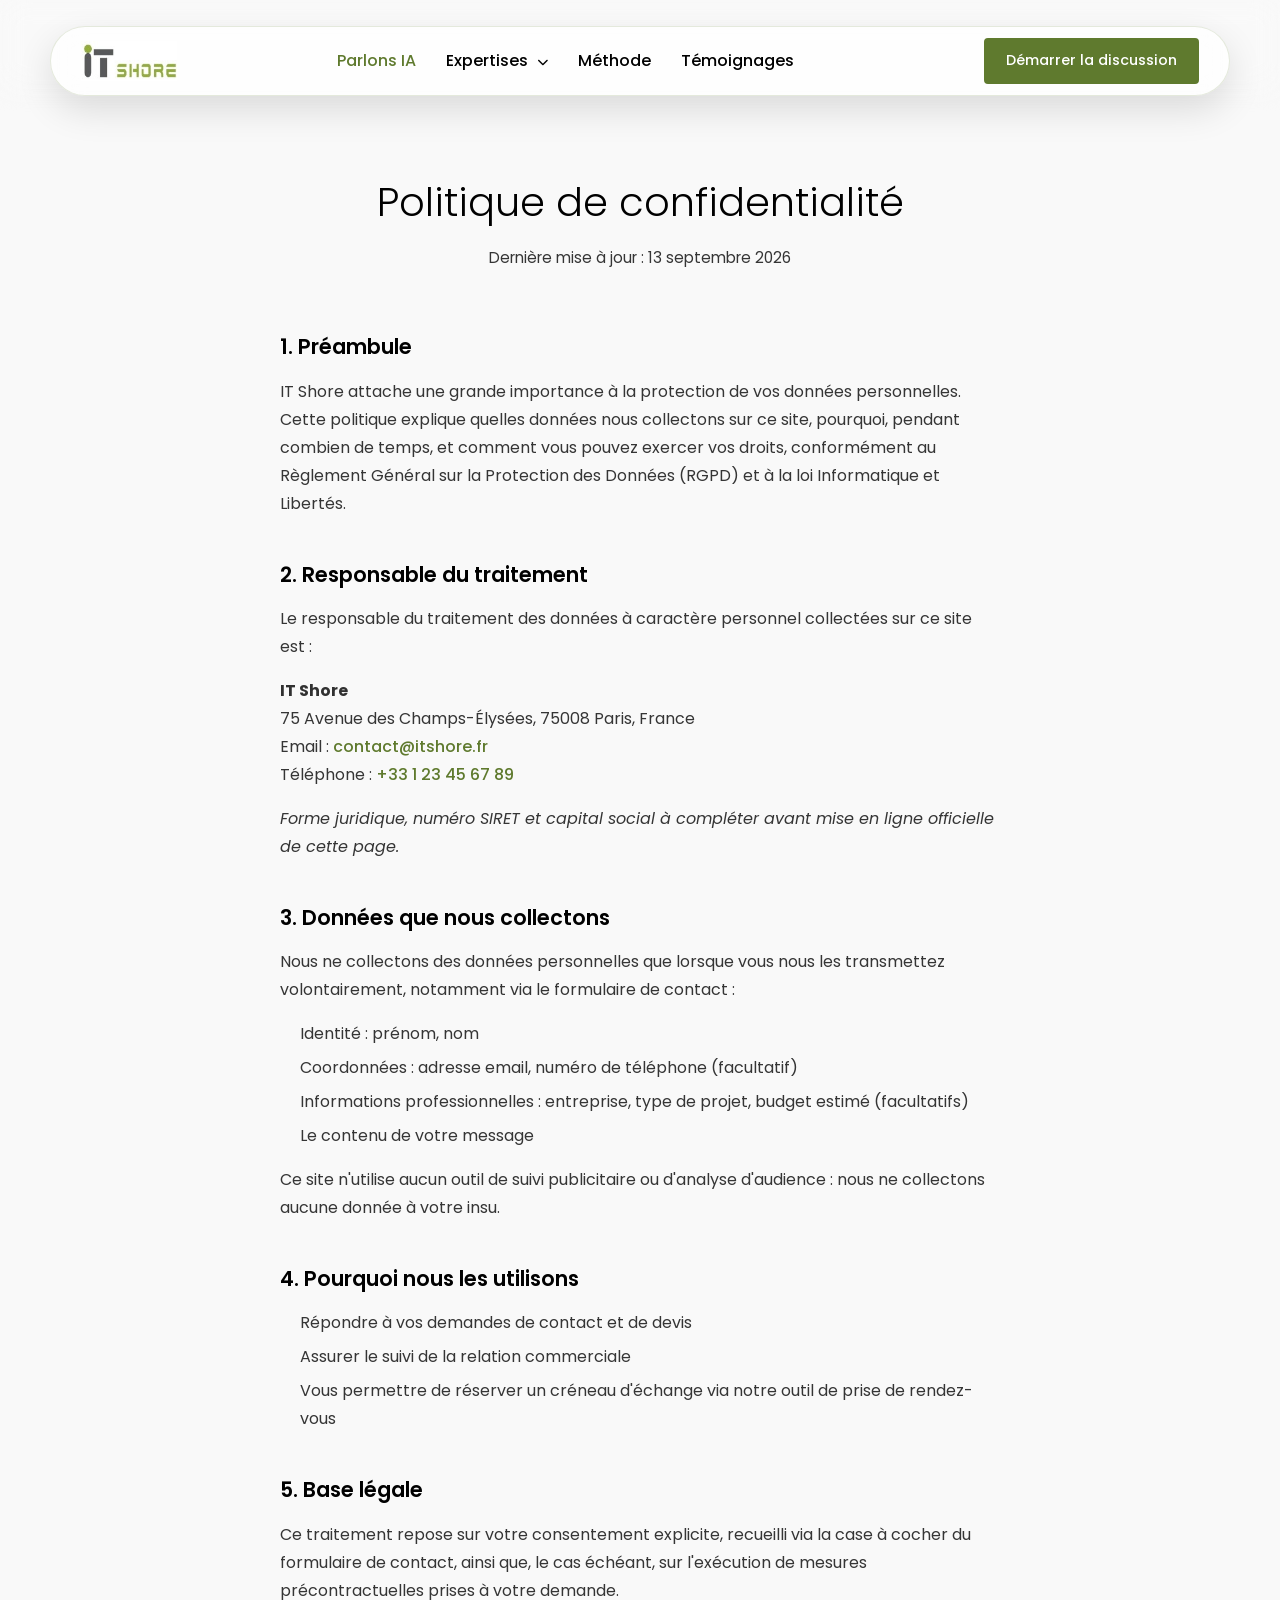
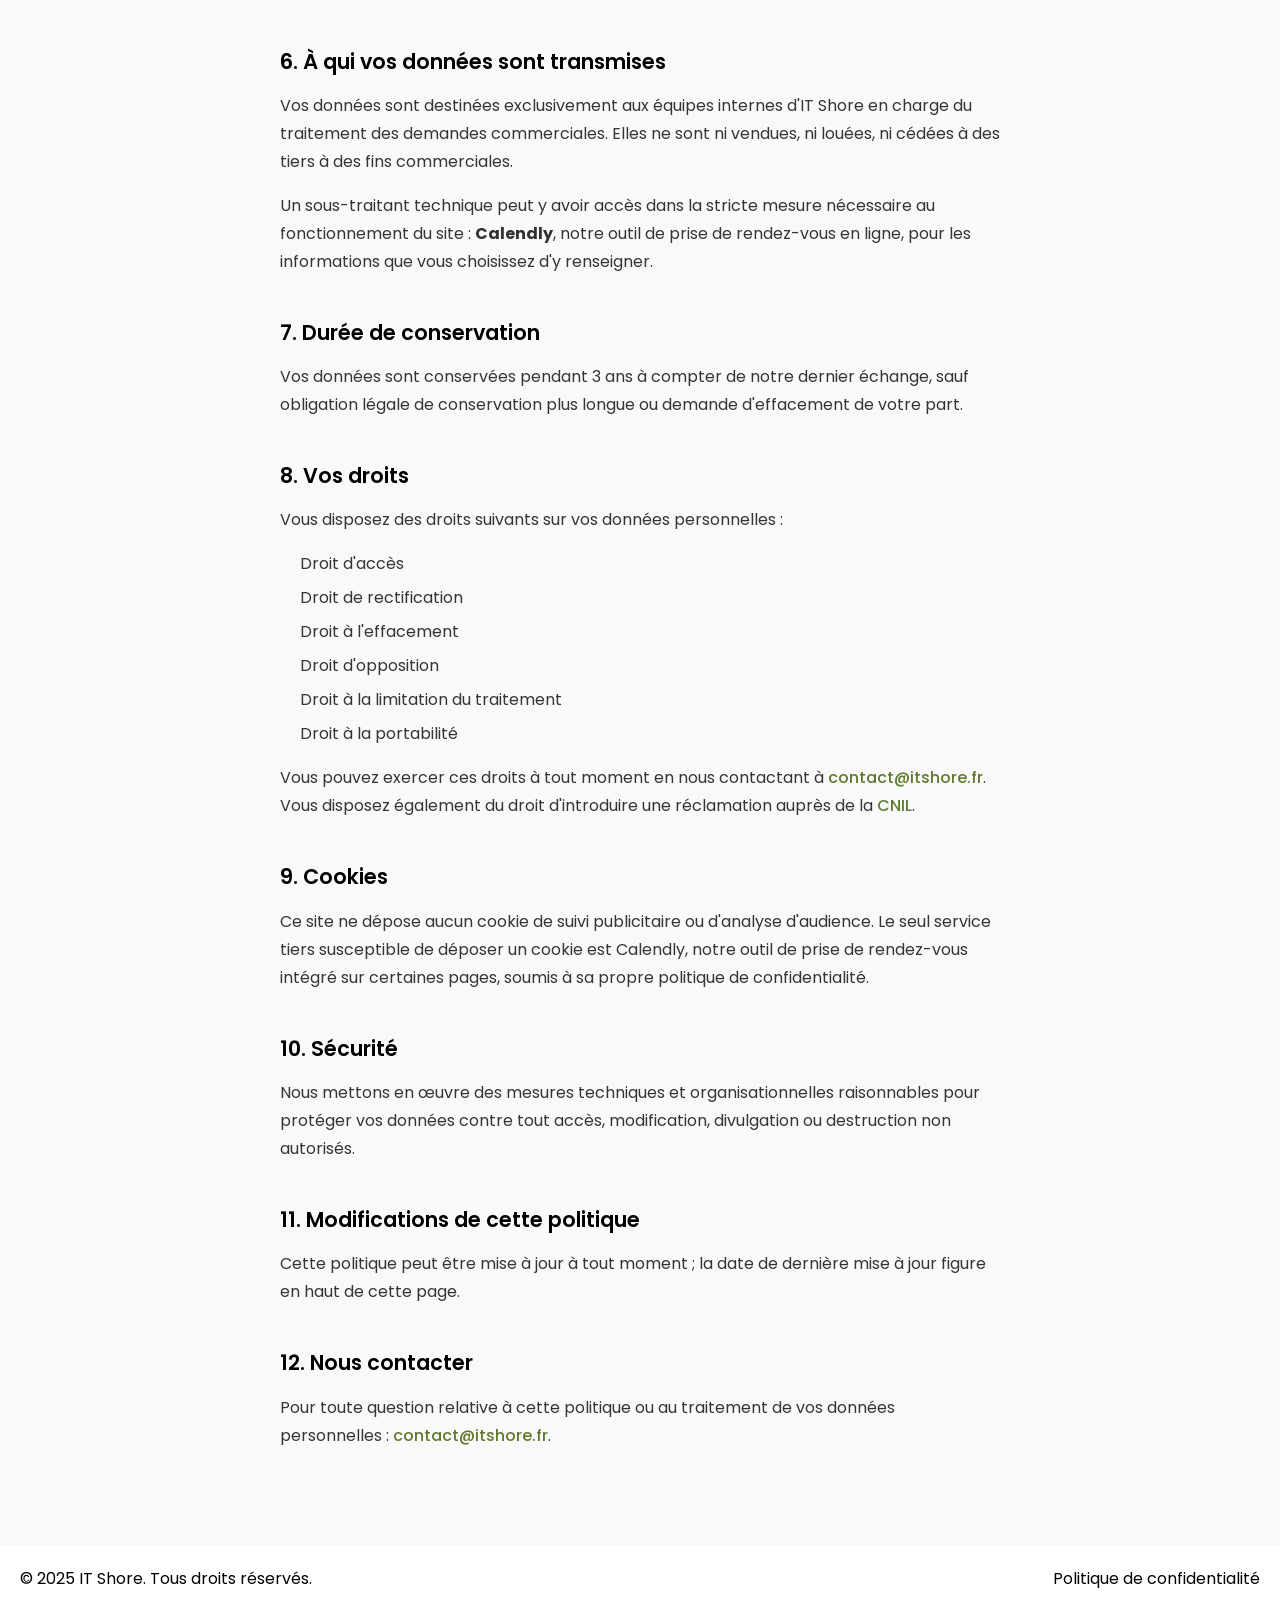
==== politique-confidentialite.html @ 37892cbf "Initial commit: IT Shore website v1 Static marketing site (homepage, contact, Parlons IA, politique " ====
<!DOCTYPE html>
<html lang="fr">

<head>
    <meta charset="UTF-8">
    <meta name="viewport" content="width=device-width, initial-scale=1.0">
    <meta name="description"
        content="IT Shore - Politique de confidentialité : quelles données nous collectons, pourquoi, et comment exercer vos droits.">
    <title>IT Shore - Politique de confidentialité</title>
    <link rel="stylesheet" href="https://cdnjs.cloudflare.com/ajax/libs/font-awesome/6.4.0/css/all.min.css">
    <link rel="preconnect" href="https://fonts.googleapis.com">
    <link rel="preconnect" href="https://fonts.gstatic.com" crossorigin>
    <link rel="stylesheet" href="styles.css">
    <link href="https://fonts.googleapis.com/css2?family=Poppins:wght@300;400;500;600;700&display=swap"
        rel="stylesheet">
    <!-- Favicon -->
    <link rel="icon" type="image/svg+xml" href="favicon.svg">
</head>

<body>
    <!-- Header avec menu de navigation -->
    <div class="header-blur-mask" aria-hidden="true"></div>
    <header class="header">
        <div class="container">
            <div class="header-content">
                <div class="logo">
                    <a href="index.html">
                        <img src="itshore_logo.jpeg" alt="IT Shore Logo">
                    </a>
                </div>

                <nav class="main-nav" id="mainNav">
                    <ul class="nav-list">
                        <li><a href="ia/parlons-ia.html" class="nav-highlight">Parlons IA</a></li>
                        <li class="dropdown">
                            <a href="index.html#expertises" class="dropdown-toggle">Expertises <i class="fas fa-chevron-down dropdown-caret" aria-hidden="true"></i></a>
                            <div class="mega-menu">
                                <div class="mega-menu-content">
                                    <div class="mega-menu-column">
                                        <div class="mega-menu-column-head">
                                            <span class="mega-menu-icon"><i class="fas fa-code" aria-hidden="true"></i></span>
                                            <p class="mega-menu-heading">Développement Produit</p>
                                        </div>
                                        <ul>
                                            <li><span class="mega-menu-item">Développement Web</span></li>
                                            <li><span class="mega-menu-item">Développement Mobile</span></li>
                                            <li><span class="mega-menu-item">Reprise de code</span></li>
                                            <li><span class="mega-menu-item">Audit d'applications</span></li>
                                            <li><span class="mega-menu-item">Applications SaaS</span></li>
                                        </ul>
                                    </div>
                                    <div class="mega-menu-column">
                                        <div class="mega-menu-column-head">
                                            <span class="mega-menu-icon"><i class="fas fa-diagram-project" aria-hidden="true"></i></span>
                                            <p class="mega-menu-heading">Intégrateur ERP</p>
                                        </div>
                                        <ul>
                                            <li><span class="mega-menu-item">Intégrateur Odoo</span></li>
                                            <li><span class="mega-menu-item">Audit ERP</span></li>
                                        </ul>
                                    </div>
                                    <div class="mega-menu-column">
                                        <div class="mega-menu-column-head">
                                            <span class="mega-menu-icon"><i class="fas fa-robot" aria-hidden="true"></i></span>
                                            <p class="mega-menu-heading">Data & AI</p>
                                        </div>
                                        <ul>
                                            <li><span class="mega-menu-item">IA Générative</span></li>
                                            <li><span class="mega-menu-item">Systèmes prédictifs</span></li>
                                            <li><span class="mega-menu-item">Data Engineering</span></li>
                                        </ul>
                                    </div>
                                    <div class="mega-menu-column">
                                        <div class="mega-menu-column-head">
                                            <span class="mega-menu-icon"><i class="fas fa-compass" aria-hidden="true"></i></span>
                                            <p class="mega-menu-heading">Conseil & Transformation</p>
                                        </div>
                                        <ul>
                                            <li><span class="mega-menu-item">Transformation digitale</span></li>
                                            <li><span class="mega-menu-item">Conseil IT & Infrastructure</span></li>
                                            <li><span class="mega-menu-item">Formations</span></li>
                                        </ul>
                                    </div>
                                </div>
                            </div>
                        </li>
                        <li><a href="index.html#methode">Méthode</a></li>
                        <li><a href="index.html#temoignages">Témoignages</a></li>
                    </ul>
                </nav>

                <div class="cta-button">
                    <a href="index.html#rdv" class="btn-primary">Démarrer la discussion</a>
                </div>

                <button type="button" class="mobile-menu-toggle" aria-label="Ouvrir le menu" aria-expanded="false" aria-controls="mainNav">
                    <span></span>
                    <span></span>
                    <span></span>
                </button>
            </div>
        </div>
    </header>

    <!-- Titre de page, court -->
    <section class="legal-intro">
        <div class="container">
            <div class="legal-intro-content reveal">
                <h1>Politique de confidentialité</h1>
                <p class="legal-updated">Dernière mise à jour&nbsp;: 13 septembre 2026</p>
            </div>
        </div>
    </section>

    <!-- Contenu -->
    <section class="legal-section">
        <div class="container">
            <article class="legal-content reveal">
                <h2>1. Préambule</h2>
                <p>IT Shore attache une grande importance à la protection de vos données personnelles. Cette politique explique quelles données nous collectons sur ce site, pourquoi, pendant combien de temps, et comment vous pouvez exercer vos droits, conformément au Règlement Général sur la Protection des Données (RGPD) et à la loi Informatique et Libertés.</p>

                <h2>2. Responsable du traitement</h2>
                <p>Le responsable du traitement des données à caractère personnel collectées sur ce site est&nbsp;:</p>
                <p>
                    <strong>IT Shore</strong><br>
                    75 Avenue des Champs-Élysées, 75008 Paris, France<br>
                    Email&nbsp;: <a href="mailto:contact@itshore.fr">contact@itshore.fr</a><br>
                    Téléphone&nbsp;: <a href="tel:+33123456789">+33 1 23 45 67 89</a>
                </p>
                <p><em>Forme juridique, numéro SIRET et capital social à compléter avant mise en ligne officielle de cette page.</em></p>

                <h2>3. Données que nous collectons</h2>
                <p>Nous ne collectons des données personnelles que lorsque vous nous les transmettez volontairement, notamment via le formulaire de contact&nbsp;:</p>
                <ul>
                    <li>Identité&nbsp;: prénom, nom</li>
                    <li>Coordonnées&nbsp;: adresse email, numéro de téléphone (facultatif)</li>
                    <li>Informations professionnelles&nbsp;: entreprise, type de projet, budget estimé (facultatifs)</li>
                    <li>Le contenu de votre message</li>
                </ul>
                <p>Ce site n'utilise aucun outil de suivi publicitaire ou d'analyse d'audience&nbsp;: nous ne collectons aucune donnée à votre insu.</p>

                <h2>4. Pourquoi nous les utilisons</h2>
                <ul>
                    <li>Répondre à vos demandes de contact et de devis</li>
                    <li>Assurer le suivi de la relation commerciale</li>
                    <li>Vous permettre de réserver un créneau d'échange via notre outil de prise de rendez-vous</li>
                </ul>

                <h2>5. Base légale</h2>
                <p>Ce traitement repose sur votre consentement explicite, recueilli via la case à cocher du formulaire de contact, ainsi que, le cas échéant, sur l'exécution de mesures précontractuelles prises à votre demande.</p>

                <h2>6. À qui vos données sont transmises</h2>
                <p>Vos données sont destinées exclusivement aux équipes internes d'IT Shore en charge du traitement des demandes commerciales. Elles ne sont ni vendues, ni louées, ni cédées à des tiers à des fins commerciales.</p>
                <p>Un sous-traitant technique peut y avoir accès dans la stricte mesure nécessaire au fonctionnement du site&nbsp;: <strong>Calendly</strong>, notre outil de prise de rendez-vous en ligne, pour les informations que vous choisissez d'y renseigner.</p>

                <h2>7. Durée de conservation</h2>
                <p>Vos données sont conservées pendant 3 ans à compter de notre dernier échange, sauf obligation légale de conservation plus longue ou demande d'effacement de votre part.</p>

                <h2>8. Vos droits</h2>
                <p>Vous disposez des droits suivants sur vos données personnelles&nbsp;:</p>
                <ul>
                    <li>Droit d'accès</li>
                    <li>Droit de rectification</li>
                    <li>Droit à l'effacement</li>
                    <li>Droit d'opposition</li>
                    <li>Droit à la limitation du traitement</li>
                    <li>Droit à la portabilité</li>
                </ul>
                <p>Vous pouvez exercer ces droits à tout moment en nous contactant à <a href="mailto:contact@itshore.fr">contact@itshore.fr</a>. Vous disposez également du droit d'introduire une réclamation auprès de la <a href="https://www.cnil.fr" target="_blank" rel="noopener">CNIL</a>.</p>

                <h2>9. Cookies</h2>
                <p>Ce site ne dépose aucun cookie de suivi publicitaire ou d'analyse d'audience. Le seul service tiers susceptible de déposer un cookie est Calendly, notre outil de prise de rendez-vous intégré sur certaines pages, soumis à sa propre politique de confidentialité.</p>

                <h2>10. Sécurité</h2>
                <p>Nous mettons en œuvre des mesures techniques et organisationnelles raisonnables pour protéger vos données contre tout accès, modification, divulgation ou destruction non autorisés.</p>

                <h2>11. Modifications de cette politique</h2>
                <p>Cette politique peut être mise à jour à tout moment&nbsp;; la date de dernière mise à jour figure en haut de cette page.</p>

                <h2>12. Nous contacter</h2>
                <p>Pour toute question relative à cette politique ou au traitement de vos données personnelles&nbsp;: <a href="mailto:contact@itshore.fr">contact@itshore.fr</a>.</p>
            </article>
        </div>
    </section>

    <!-- Footer -->
    <footer class="footer">
        <div class="container">
            <div class="footer-bottom">
                <div class="copyright">
                    <p>&copy; 2025 IT Shore. Tous droits réservés.</p>
                </div>
                <div class="legal-links">
                    <a href="politique-confidentialite.html">Politique de confidentialité</a>
                </div>
            </div>
        </div>
    </footer>

    <script src="main.js"></script>
    <script src="animations.js"></script>
</body>

</html>
---- styles.css ----
/* Base styles et réinitialisation */
* {
    margin: 0;
    padding: 0;
    box-sizing: border-box;
}

/* Pas de scroll-behavior: smooth ici — il rendrait animée toute correction de
   scroll involontaire du navigateur au chargement (restauration de position,
   reflow de police), ce qui se voit comme un saut vers le bas puis un retour
   en haut. Les ancres de nav utilisent déjà behavior:'smooth' en JS (main.js),
   ce qui suffit et reste sous notre contrôle. */

:root {
    --primary-color: #313131;
    --primary-dark: #404142;
    --secondary-color: #94a750;
    --secondary-light: rgba(148, 167, 80, 0.1);
    --btn-green: #5f7a2e;
    --btn-green-dark: #4c6225;
    --text-color: #000000;
    --light-gray: #f5f5f5;
    --medium-gray: #e0e0e0;
    --dark-gray: #353535;
    --white: #ffffff;
    --shadow: 0 5px 20px rgba(0, 0, 0, 0.1);
    --transition: all 0.3s ease;
}

body {
    font-family: 'Poppins', sans-serif;
    color: var(--text-color);
    background-color: #f9f9f9;
    line-height: 1.6;
    overflow-x: hidden;
}

.container {
    width: 100%;
    margin: 0 auto;
    padding: 0 20px;
}

img {
    max-width: 100%;
    height: auto;
}

a {
    text-decoration: none;
    color: inherit;
    transition: var(--transition);
}

ul {
    list-style: none;
}

.section-title {
    font-size: 2.0rem;
    font-weight: 400;
    margin-bottom: 35px;
    text-align: center;
    position: relative;
}

.section-title::after {
    content: '';
    display: block;
    width: 80px;
    height: 4px;
    background: var(--secondary-color);
    margin: 10px auto 0;
}

.section-subtitle {
    text-align: center;
    max-width: 700px;
    margin: -20px auto 35px;
    font-size: 1.2rem;
    color: var(--dark-gray);
}

section {
    padding: 30px 0;
    scroll-margin-top: 100px;
}

/* Boutons */
.btn-primary {
    display: inline-block;
    padding: 12px 28px;
    background-color: var(--btn-green);
    color: var(--white);
    border-radius: 4px;
    font-weight: 500;
    transition: var(--transition);
    border: 2px solid var(--btn-green);
}

.btn-primary:hover {
    background-color: var(--btn-green-dark);
    border-color: var(--btn-green-dark);
    transform: translateY(-3px);
    box-shadow: 0 8px 15px rgba(148, 167, 80, 0.35);
}

.btn-secondary {
    display: inline-block;
    padding: 12px 28px;
    background-color: transparent;
    color: var(--btn-green);
    border: 2px solid var(--btn-green);
    border-radius: 4px;
    font-weight: 500;
    transition: var(--transition);
}

.btn-secondary:hover {
    background-color: var(--btn-green);
    color: var(--white);
    transform: translateY(-3px);
    box-shadow: 0 8px 15px rgba(148, 167, 80, 0.35);
}

.btn-primary:focus-visible,
.btn-secondary:focus-visible {
    outline: 2px solid var(--btn-green-dark);
    outline-offset: 2px;
}

/* Header et Navigation */
/* Le flou de la capsule ne couvrait que sa propre forme — le contenu qui
   défile de part et d'autre (hors de la pilule mais dans la même bande
   horizontale) restait net, ce qui créait une coupure visible. Ce calque
   pleine largeur, positionné juste sous le header, floute toute la bande du
   haut et s'estompe en dégradé vers le bas plutôt que de s'arrêter net. */
.header-blur-mask {
    position: fixed;
    top: 0;
    left: 0;
    right: 0;
    height: 112px;
    backdrop-filter: blur(14px);
    -webkit-backdrop-filter: blur(14px);
    -webkit-mask-image: linear-gradient(to bottom, black 55%, transparent 100%);
    mask-image: linear-gradient(to bottom, black 55%, transparent 100%);
    z-index: 999;
    pointer-events: none;
}

/* Barre flottante, pas de bord à bord : décollée du haut et des côtés,
   plafonnée en largeur, capsule pleinement arrondie (radius clampé à la
   moitié de la hauteur). Fond translucide + backdrop-filter : le contenu qui
   défile dessous se floute au lieu de simplement disparaître derrière un
   aplat opaque. Bordure teintée Report Green à faible opacité (pas du gris
   neutre) pour rester dans la palette. "scrolled" la resserre légèrement
   vers le haut et creuse l'ombre plutôt que de changer sa forme. */
.header {
    position: fixed;
    top: 26px;
    left: 16px;
    right: 16px;
    max-width: 1180px;
    margin: 0 auto;
    z-index: 1000;
    background-color: rgba(255, 255, 255, 0.75);
    backdrop-filter: blur(16px);
    -webkit-backdrop-filter: blur(16px);
    border: 1px solid rgba(95, 122, 46, 0.16);
    border-radius: 999px;
    box-shadow: 0 14px 36px rgba(0, 0, 0, 0.12);
    transition: top 0.3s cubic-bezier(0.16, 1, 0.3, 1), box-shadow 0.3s cubic-bezier(0.16, 1, 0.3, 1);
}

.header .container {
    padding: 0 30px;
}

.header.scrolled {
    top: 26px;
    box-shadow: 0 18px 44px rgba(0, 0, 0, 0.18);
}

.header-content {
    display: flex;
    justify-content: space-between;
    align-items: center;
    height: 68px;
}

.logo {
    height: 40px;
    transition: var(--transition);
}

.logo img {
    height: 100%;
    width: auto;
}

.main-nav {
    display: flex;
    align-items: center;
}

.nav-list {
    display: flex;
    gap: 30px;
}

.nav-list li {
    position: relative;
}

.nav-list a {
    font-weight: 500;
    padding: 8px 0;
    position: relative;
}

.nav-list a::after {
    content: '';
    position: absolute;
    bottom: -2px;
    left: 0;
    width: 0;
    height: 2px;
    background-color: var(--primary-color);
    transition: var(--transition);
}

.nav-list a:hover::after,
.nav-list a.active::after {
    width: 100%;
}

.nav-list a.nav-highlight {
    color: var(--btn-green);
}

/* "Expertises" est le seul déclencheur cliquable de tout le bloc : même
   langage de survol que les autres liens de nav (soulignement + couleur),
   pas de fond qui apparaît — la puce/chevron suffit à le distinguer comme
   déclencheur de menu sans inventer un deuxième langage de survol. */
.dropdown:hover .dropdown-toggle,
.dropdown:focus-within .dropdown-toggle {
    color: var(--btn-green);
}

/* Menu déroulant / Mega menu */
.dropdown {
    position: relative;
}

.mega-menu {
    position: absolute;
    top: 100%;
    left: 50%;
    transform: translateX(-50%);
    background-color: var(--white);
    box-shadow: 0 20px 50px rgba(0, 0, 0, 0.14);
    border-radius: 16px;
    padding: 22px 8px;
    display: flex;
    opacity: 0;
    visibility: hidden;
    transition: var(--transition);
    z-index: 100;
    width: 720px;
    max-width: calc(100vw - 40px);
    margin-top: 20px;
}

.dropdown:hover .mega-menu,
.dropdown:focus-within .mega-menu {
    opacity: 1;
    visibility: visible;
    margin-top: 14px;
}

.dropdown-caret {
    font-size: 0.7em;
    margin-left: 5px;
    transition: var(--transition);
}

.dropdown:hover .dropdown-caret,
.dropdown:focus-within .dropdown-caret {
    transform: rotate(180deg);
}

.mega-menu::before {
    content: '';
    position: absolute;
    top: -7px;
    left: 50%;
    transform: translateX(-50%) rotate(45deg);
    width: 14px;
    height: 14px;
    background-color: var(--white);
    border-radius: 3px 0 0 0;
    box-shadow: -3px -3px 6px rgba(0, 0, 0, 0.03);
}

.mega-menu-content {
    display: flex;
    width: 100%;
}

.mega-menu-column {
    flex: 1;
    padding: 0 16px;
}

.mega-menu-column + .mega-menu-column {
    border-left: 1px solid var(--medium-gray);
}

.mega-menu-column-head {
    display: flex;
    align-items: center;
    gap: 8px;
    margin-bottom: 12px;
    padding-bottom: 9px;
    border-bottom: 1px solid var(--medium-gray);
}

.mega-menu-icon {
    flex-shrink: 0;
    display: flex;
    align-items: center;
    justify-content: center;
    width: 24px;
    height: 24px;
    border-radius: 50%;
    background-color: var(--secondary-light);
    color: var(--btn-green);
    font-size: 0.7rem;
}

.mega-menu-column h4,
.mega-menu-column .mega-menu-heading {
    color: var(--primary-color);
    font-weight: 600;
    font-size: 0.85rem;
    margin: 0;
}

.mega-menu-column ul li {
    margin-bottom: 2px;
}

/* Les intitulés d'expertise ne sont pas cliquables : texte plat, curseur par
   défaut, aucune réaction au survol — l'opposé délibéré du traitement pilule
   d'"Expertises", pour qu'il n'y ait aucune ambiguïté sur ce qui mène
   quelque part et ce qui ne fait qu'illustrer le menu. */
.mega-menu-item {
    display: block;
    padding: 4px 4px;
    color: var(--dark-gray);
    font-weight: 400;
    font-size: 0.85rem;
    cursor: default;
    user-select: none;
}

/* CTA Button */
.cta-button {
    margin-left: 30px;
}

/* Le CTA générique (.btn-primary) est dimensionné pour vivre seul dans une
   section ; dans la capsule de 68px, à taille réelle il déborde visuellement
   du reste du contenu. Réduit ici uniquement, pas sur .btn-primary lui-même. */
.cta-button .btn-primary {
    padding: 9px 20px;
    font-size: 0.9rem;
}

/* Mobile Menu Toggle */
.mobile-menu-toggle {
    display: none;
    flex-direction: column;
    width: 30px;
    background: none;
    border: none;
    padding: 0;
    cursor: pointer;
}

.mobile-menu-toggle:focus-visible {
    outline: 2px solid var(--btn-green-dark);
    outline-offset: 2px;
}

.mobile-menu-toggle span {
    height: 2px;
    width: 100%;
    background-color: var(--text-color);
    margin-bottom: 5px;
    transition: var(--transition);
}

/* Hero Section */
.hero {
    min-height: 100vh;
    display: flex;
    align-items: center;
    position: relative;
    overflow: hidden;
    padding-top: 112px;
    padding-bottom: 60px;
}

.hero::before {
    content: '';
    position: absolute;
    top: 0;
    right: 0;
    width: 50%;
    height: 100%;
    background-image: url('images/hero-pattern.svg');
    background-repeat: no-repeat;
    background-size: cover;
    opacity: 0.1;
    z-index: 0;
}

.hero-grid {
    display: grid;
    grid-template-columns: 1.1fr 0.9fr;
    gap: 60px;
    align-items: center;
    padding-left: 100px;
    padding-right: 80px;
    padding-top: 50px;
}

.hero-content {
    max-width: 560px;
    position: relative;
    z-index: 1;
    margin-top: 50px;
}

/* Défilement des problèmes, un par un, dans le hero */
.hero-problems-wrap {
    position: relative;
    z-index: 1;
    max-width: 480px;
    margin-right: 10px;
    margin-top: 50px;
    justify-self: end;
}

.hero-problems-title {
    font-size: 1.3rem;
    font-weight: 700;
    color: var(--text-color);
    text-align: center;
    margin-bottom: 16px;
}

/* "Résolution en direct" : le problème se barre puis cède sa place à la
   solution dans le même emplacement (empilement grid), plutôt que deux
   lignes fixes reliées par une flèche. Le compteur et la barre de
   progression donnent un statut visible du rythme (heuristique #1). */
.hero-problems {
    position: relative;
    background-color: var(--white);
    border: 1px solid var(--medium-gray);
    border-top: 4px solid var(--btn-green);
    border-radius: 14px;
    box-shadow: 0 20px 45px rgba(0, 0, 0, 0.1);
    display: flex;
    flex-direction: column;
    justify-content: center;
    gap: 22px;
    padding: 30px 24px 24px;
}

.hero-problems-counter {
    position: absolute;
    top: 16px;
    right: 20px;
    font-size: 0.75rem;
    font-weight: 600;
    letter-spacing: 0.03em;
    font-variant-numeric: tabular-nums;
    color: var(--dark-gray);
}

.hero-problems-counter-current {
    color: var(--btn-green);
}

/* Hauteur fixe et calée sur le pire cas (2 lignes de texte) : le panneau ne
   bouge jamais quand le texte change, qu'il tienne sur une ligne ou deux. */
.hero-problem-stage {
    display: grid;
    align-items: center;
    justify-items: center;
    height: 116px;
}

.hero-problem-line {
    grid-row: 1;
    grid-column: 1;
    margin: 0;
    display: flex;
    flex-direction: column;
    align-items: center;
    gap: 8px;
    text-align: center;
    transition: opacity 0.5s cubic-bezier(0.16, 1, 0.3, 1), transform 0.5s cubic-bezier(0.16, 1, 0.3, 1);
}

.hero-problem-icon {
    flex-shrink: 0;
    font-size: 1.15rem;
}

.hero-problem-line-problem {
    opacity: 1;
    transform: translateY(0);
    font-size: 1.1rem;
    font-weight: 400;
    color: var(--text-color);
    line-height: 1.6;
    text-decoration-line: line-through;
    text-decoration-thickness: 2px;
    text-decoration-color: transparent;
    transition: opacity 0.5s cubic-bezier(0.16, 1, 0.3, 1), transform 0.5s cubic-bezier(0.16, 1, 0.3, 1), text-decoration-color 0.4s ease;
}

.hero-problem-line-problem .hero-problem-icon {
    color: var(--dark-gray);
}

.hero-problem-line-solution {
    opacity: 0;
    transform: translateY(8px);
    font-size: 1.1rem;
    font-weight: 600;
    color: var(--btn-green);
    line-height: 1.6;
}

.hero-problem-line-solution .hero-problem-icon {
    color: var(--btn-green);
}

.hero-problem-stage.stage-struck .hero-problem-line-problem {
    text-decoration-color: var(--dark-gray);
}

.hero-problem-stage.stage-solved .hero-problem-line-problem {
    opacity: 0;
    transform: translateY(-8px);
}

.hero-problem-stage.stage-solved .hero-problem-line-solution {
    opacity: 1;
    transform: translateY(0);
}

.hero-problems-progress {
    height: 3px;
    border-radius: 4px;
    background-color: var(--medium-gray);
    overflow: hidden;
}

.hero-problems-progress-bar {
    height: 100%;
    width: 100%;
    background-color: var(--btn-green);
    transform: scaleX(0);
    transform-origin: left;
    animation: hero-progress-fill 9s linear;
}

@keyframes hero-progress-fill {
    from {
        transform: scaleX(0);
    }
    to {
        transform: scaleX(1);
    }
}

.hero-problems:hover .hero-problems-progress-bar {
    animation-play-state: paused;
}

@media (max-width: 992px) {
    .hero-grid {
        grid-template-columns: 1fr;
        padding-left: 0;
        padding-right: 0;
        gap: 36px;
    }

    .hero-content {
        max-width: 100%;
        text-align: center;
    }

    .hero-problems-wrap {
        max-width: 420px;
        margin: 0 auto;
        justify-self: center;
    }
}

.hero h1 {
    font-size: 2.5rem;
    font-weight: 300;
    margin-bottom: 20px;
    color: var(--text-color);
}

.hero p {
    font-size: 1.2rem;
    margin-bottom: 40px;
    color: var(--dark-gray);
}

.hero-cta {
    display: flex;
    gap: 20px;
}

/* Scroll Indicator */
.scroll-indicator {
    position: absolute;
    bottom: 40px;
    left: 50%;
    transform: translateX(-50%);
    display: flex;
    flex-direction: column;
    align-items: center;
    z-index: 2;
}

.mouse {
    width: 30px;
    height: 50px;
    border: 2px solid var(--dark-gray);
    border-radius: 20px;
    position: relative;
}

.wheel {
    width: 4px;
    height: 8px;
    background-color: var(--primary-color);
    position: absolute;
    top: 10px;
    left: 50%;
    transform: translateX(-50%);
    border-radius: 2px;
    animation: scroll-wheel 1.5s infinite;
}

@keyframes scroll-wheel {
    0% {
        opacity: 1;
        top: 10px;
    }
    100% {
        opacity: 0;
        top: 30px;
    }
}

.arrow {
    margin-top: 10px;
}

.arrow span {
    display: block;
    width: 10px;
    height: 10px;
    border-bottom: 2px solid var(--dark-gray);
    border-right: 2px solid var(--dark-gray);
    transform: rotate(45deg);
    margin: -10px;
    animation: arrow 1.5s infinite;
}

.arrow span:nth-child(2) {
    animation-delay: 0.2s;
}

.arrow span:nth-child(3) {
    animation-delay: 0.4s;
}

@keyframes arrow {
    0% {
        opacity: 0;
        transform: rotate(45deg) translate(-20px, -20px);
    }
    50% {
        opacity: 1;
    }
    100% {
        opacity: 0;
        transform: rotate(45deg) translate(20px, 20px);
    }
}

/* Schéma animé : Audit -> Identification -> Build -> Monitoring */
/* "Le rail" : un seul chemin continu que le dossier remonte, pas cinq
   cercles isolés reliés par des flèches. Le remplissage du rail EST la
   narration (audit -> monitoring), pas une décoration à côté d'elle. */
.process-diagram {
    margin-top: 110px;
    position: relative;
    z-index: 1;
}

.diagram-track {
    position: relative;
    max-width: 980px;
    margin: 0 auto;
}

.diagram-rail {
    position: absolute;
    top: 20px;
    left: 10%;
    right: 10%;
    height: 2px;
    background-color: var(--medium-gray);
    z-index: 0;
}

.diagram-rail-fill {
    position: absolute;
    top: 0;
    left: 0;
    height: 100%;
    width: 100%;
    background-color: var(--btn-green);
    transform: scaleX(0);
    transform-origin: left;
    transition: transform 0.7s cubic-bezier(0.16, 1, 0.3, 1);
}

.diagram-steps {
    position: relative;
    z-index: 1;
    display: grid;
    grid-template-columns: repeat(5, 1fr);
}

.diagram-node {
    display: flex;
    flex-direction: column;
    align-items: center;
    gap: 12px;
    background: none;
    border: none;
    cursor: pointer;
}

.diagram-node-marker {
    width: 40px;
    height: 40px;
    border-radius: 50%;
    display: flex;
    align-items: center;
    justify-content: center;
    font-weight: 700;
    font-size: 0.9rem;
    color: var(--dark-gray);
    border: 2px solid var(--medium-gray);
    background-color: var(--white);
    transition: background-color 0.3s cubic-bezier(0.16, 1, 0.3, 1), border-color 0.3s cubic-bezier(0.16, 1, 0.3, 1), color 0.3s cubic-bezier(0.16, 1, 0.3, 1), transform 0.3s cubic-bezier(0.16, 1, 0.3, 1);
}

.diagram-node-label {
    font-weight: 600;
    font-size: 0.9rem;
    color: var(--dark-gray);
    text-align: center;
    transition: color 0.3s cubic-bezier(0.16, 1, 0.3, 1);
}

/* Étapes déjà passées : marqueur plein vert, taille normale (l'étape
   courante seule grossit — voir la règle suivante). */
.diagram-node.reached .diagram-node-marker {
    background-color: var(--btn-green);
    border-color: var(--btn-green);
    color: var(--white);
}

.diagram-node.reached .diagram-node-label {
    color: var(--btn-green);
}

.diagram-node.active .diagram-node-marker,
.diagram-node:hover .diagram-node-marker {
    background-color: var(--btn-green);
    border-color: var(--btn-green);
    color: var(--white);
    transform: scale(1.15);
}

.diagram-node.active .diagram-node-label,
.diagram-node:hover .diagram-node-label {
    color: var(--btn-green);
}

.diagram-node:focus-visible .diagram-node-marker {
    outline: 2px solid var(--btn-green-dark);
    outline-offset: 2px;
}

/* Empilement grid, comme le Hero Problem Resolver : une seule ligne active
   à la fois, crossfade au lieu d'un instant hidden/visible. */
.diagram-description {
    display: grid;
    justify-items: center;
    text-align: center;
    margin-top: 46px;
    min-height: 3.7rem;
}

.diagram-description-text {
    grid-row: 1;
    grid-column: 1;
    max-width: 640px;
    font-size: 1.15rem;
    font-weight: 500;
    line-height: 1.6;
    color: var(--btn-green);
    opacity: 0;
    transform: translateY(6px);
    transition: opacity 0.5s cubic-bezier(0.16, 1, 0.3, 1), transform 0.5s cubic-bezier(0.16, 1, 0.3, 1);
}

.diagram-description-text.active {
    opacity: 1;
    transform: translateY(0);
}

@media (max-width: 700px) {
    .diagram-rail {
        top: 0;
        left: 19px;
        right: auto;
        width: 2px;
        height: 100%;
    }

    /* Le remplissage horizontal ne se transpose pas proprement à la verticale
       sans dupliquer la logique JS pour un gain visuel marginal ici — chaque
       repère garde simplement sa propre mise en avant au survol/actif. */
    .diagram-rail-fill {
        display: none;
    }

    .diagram-steps {
        display: flex;
        flex-direction: column;
        gap: 28px;
        max-width: 320px;
    }

    .diagram-node {
        flex-direction: row;
        align-items: center;
        gap: 16px;
        align-self: stretch;
    }

    .diagram-node-marker {
        flex-shrink: 0;
    }
}

/* Widget de réservation Calendly */
.calendly-embed-wrap {
    margin: 40px auto 0;
    position: relative;
    z-index: 2;
}

/* Approche / Timeline Section */

.timeline {
    position: relative;
    max-width: 800px;
    margin: 0 auto;
    --timeline-progress: 0%;
}

.timeline::before {
    content: '';
    position: absolute;
    top: 0;
    left: 50%;
    transform: translateX(-50%);
    width: 2px;
    height: 100%;
    background-color: rgba(148, 167, 80, 0.2);
}

.timeline::after {
    content: '';
    position: absolute;
    top: 0;
    left: 50%;
    transform: translateX(-50%);
    width: 2px;
    height: var(--timeline-progress);
    background-color: var(--btn-green);
}

.timeline-item {
    position: relative;
    margin-bottom: 40px;
}

.timeline-item:last-child {
    margin-bottom: 0;
}

.timeline-dot {
    position: absolute;
    left: 50%;
    top: 20px;
    width: 20px;
    height: 20px;
    background-color: var(--white);
    border: 4px solid var(--medium-gray);
    border-radius: 50%;
    transform: translateX(-50%);
    z-index: 2;
    transition: background-color 0.3s ease, border-color 0.3s ease, box-shadow 0.3s ease;
}

.timeline-dot.reached {
    background-color: var(--btn-green);
    border-color: var(--btn-green);
}

.timeline-item:hover .timeline-dot {
    box-shadow: 0 4px 12px rgba(148, 167, 80, 0.5);
}

.timeline-content {
    position: relative;
    width: 45%;
    padding: 30px;
    background-color: var(--white);
    border-radius: 8px;
    box-shadow: var(--shadow);
    transition: var(--transition);
}

.timeline-item:nth-child(odd) .timeline-content {
    margin-left: auto;
}

.timeline-item:hover .timeline-content {
    transform: translateY(-5px);
    box-shadow: 0 10px 20px rgba(0, 0, 0, 0.1);
}

.timeline-content h3 {
    font-size: 1.3rem;
    margin-bottom: 10px;
    color: var(--btn-green);
}

.timeline-content p {
    color: var(--text-color);
}

/* Recent Projects Section — galerie horizontale, défilable à la souris */
.recent-projects {
    overflow: hidden;
}

/* Le titre reste centré comme sur toutes les autres sections ; les flèches
   de navigation passent sous le titre plutôt que de le pousser à gauche
   dans un flex space-between. */
.projects-head {
    display: flex;
    flex-direction: column;
    align-items: center;
}

.projects-nav {
    display: flex;
    gap: 10px;
    margin-top: -15px;
}

.projects-nav-btn {
    width: 46px;
    height: 46px;
    border-radius: 50%;
    border: 1px solid var(--medium-gray);
    background-color: var(--white);
    color: var(--text-color);
    cursor: pointer;
    transition: var(--transition);
}

.projects-nav-btn:hover {
    background-color: var(--btn-green);
    border-color: var(--btn-green);
    color: var(--white);
}

.projects-scroll {
    display: flex;
    gap: 24px;
    overflow-x: auto;
    scroll-snap-type: x proximity;
    padding: 36px 20px 28px;
    margin-top: 10px;
    cursor: grab;
    scrollbar-width: none;
}

.projects-scroll::-webkit-scrollbar {
    display: none;
}

.projects-scroll.dragging {
    cursor: grabbing;
    scroll-snap-type: none;
}

/* Cartes "dossier" : pas de fausse photo à la place d'une image qu'on n'a
   pas encore — le placeholder assumé, c'est la structure même de la carte
   (numéro de dossier, secteurs, icône), dans l'esprit "Field Report". */
.project-card-v2 {
    position: relative;
    flex: 0 0 320px;
    scroll-snap-align: start;
    display: flex;
    flex-direction: column;
    border-radius: 16px;
    overflow: hidden;
    background-color: var(--white);
    border: 1px solid var(--medium-gray);
    transition: transform 0.4s cubic-bezier(0.16, 1, 0.3, 1), box-shadow 0.4s cubic-bezier(0.16, 1, 0.3, 1);
}

.project-card-v2:hover {
    transform: translateY(-8px);
    box-shadow: 0 20px 40px rgba(0, 0, 0, 0.12);
}

.project-card-head {
    display: flex;
    align-items: center;
    justify-content: space-between;
    flex-wrap: wrap;
    gap: 10px;
    padding: 16px 20px;
    border-bottom: 1px solid var(--medium-gray);
}

.project-number {
    font-size: 0.7rem;
    font-weight: 700;
    letter-spacing: 0.04em;
    text-transform: uppercase;
    color: var(--btn-green);
    background-color: var(--white);
    border: 1px solid rgba(95, 122, 46, 0.3);
    padding: 5px 12px;
    border-radius: 999px;
    white-space: nowrap;
}

.project-tags {
    display: flex;
    flex-wrap: wrap;
    justify-content: flex-end;
    gap: 6px;
}

.project-icon {
    display: inline-flex;
    align-items: center;
    justify-content: center;
    width: 40px;
    height: 40px;
    border-radius: 50%;
    background-color: var(--secondary-light);
    color: var(--btn-green);
    font-size: 1.1rem;
    margin-bottom: 16px;
    transition: background-color 0.3s cubic-bezier(0.16, 1, 0.3, 1), color 0.3s cubic-bezier(0.16, 1, 0.3, 1);
}

.project-card-v2:hover .project-icon {
    background-color: var(--btn-green);
    color: var(--white);
}

.project-info-v2 {
    padding: 22px 20px 4px;
    flex: 1;
}

.project-info-v2 h3 {
    font-size: 1.15rem;
    margin-bottom: 8px;
}

.project-info-v2 p {
    color: var(--dark-gray);
    font-size: 0.92rem;
    line-height: 1.55;
}

.project-link {
    display: flex;
    align-items: center;
    gap: 6px;
    margin: 14px 20px 20px;
    color: var(--btn-green);
    font-weight: 600;
    font-size: 0.88rem;
}

.project-link i {
    transition: transform 0.3s cubic-bezier(0.16, 1, 0.3, 1);
}

.project-link:hover i {
    transform: translate(2px, -2px);
}

.tag {
    background-color: var(--secondary-light);
    color: var(--primary-color);
    padding: 5px 10px;
    border-radius: 4px;
    font-size: 0.8rem;
    font-weight: 500;
}

.projects-progress {
    height: 3px;
    max-width: 220px;
    margin: 6px auto 0;
    background-color: var(--medium-gray);
    border-radius: 4px;
    overflow: hidden;
}

.projects-progress-bar {
    height: 100%;
    width: 100%;
    background-color: var(--btn-green);
    transform: scaleX(0.15);
    transform-origin: left;
    transition: transform 0.15s ease;
}

@media (max-width: 576px) {
    .project-card-v2 {
        flex-basis: 280px;
    }
}

/* Témoignages Section */
.testimonials .section-title {
    color: var(--text-color);
}

.testimonials .section-title::after {
    background-color: var(--secondary-color);
}

/* .testimonial-grid / .testimonial-column / .testimonial-author / .author-info
   stay here for contact.html's .contact-testimonial-card, which still uses
   them — index.html's homepage testimonials moved to the spotlight pattern
   below and no longer use .testimonial-card. */
.testimonial-grid {
    display: grid;
    grid-template-columns: repeat(3, 1fr);
    gap: 15px;
}

.testimonial-column {
    display: flex;
    flex-direction: column;
    gap: 15px;
}

.testimonial-author {
    display: flex;
    align-items: center;
}

.author-info h3,
.author-info h4 {
    font-weight: 600;
    margin-bottom: 5px;
    font-size: 1rem;
    color: var(--primary-dark);
}

.author-info span {
    color: var(--dark-gray);
    font-size: 0.9rem;
}

/* Section témoignages (homepage) : "Mur" de citations sur deux rangées qui
   défilent en continu en sens opposés — pas le carrousel Spotlight+Index
   d'avant, et volontairement distinct du simple carrousel de logos clients
   (deux rangées contraires, cartes riches en contenu, pause au survol pour
   laisser le temps de lire). Chaque rangée déborde pleine largeur du
   viewport (au lieu de rester dans le .container) pour un vrai effet de mur,
   pas une simple bande de plus dans une page déjà pleine de bandes. */
.testimonials {
    overflow: hidden;
}

.testimonial-wall {
    display: flex;
    flex-direction: column;
    gap: 24px;
}

.testimonial-wall-row {
    overflow: hidden;
    width: 100vw;
    margin-left: calc(-50vw + 50%);
}

.testimonial-wall-track {
    display: flex;
    gap: 24px;
    width: max-content;
    padding: 4px 20px;
    animation: testimonial-wall-scroll 46s linear infinite;
}

.testimonial-wall-row-b .testimonial-wall-track {
    animation-direction: reverse;
    animation-duration: 54s;
}

.testimonial-wall-row:hover .testimonial-wall-track {
    animation-play-state: paused;
}

@keyframes testimonial-wall-scroll {
    from {
        transform: translateX(0);
    }

    to {
        transform: translateX(-50%);
    }
}

.testimonial-wall-card {
    flex: 0 0 340px;
    background-color: var(--white);
    border-radius: 8px;
    box-shadow: var(--shadow);
    padding: 28px 26px;
    transition: transform 0.3s cubic-bezier(0.16, 1, 0.3, 1), box-shadow 0.3s cubic-bezier(0.16, 1, 0.3, 1);
}

.testimonial-wall-card:hover {
    transform: translateY(-4px);
    box-shadow: 0 15px 30px rgba(0, 0, 0, 0.1);
}

.testimonial-wall-mark {
    display: block;
    font-size: 1.3rem;
    color: rgba(148, 167, 80, 0.35);
    margin-bottom: 12px;
}

.testimonial-wall-card p {
    font-size: 0.98rem;
    line-height: 1.6;
    color: var(--text-color);
    margin-bottom: 20px;
}

.testimonial-wall-author {
    display: flex;
    flex-direction: column;
    gap: 2px;
    padding-top: 16px;
    border-top: 1px solid var(--medium-gray);
}

.testimonial-wall-name {
    font-weight: 600;
    font-size: 0.95rem;
    color: var(--primary-dark);
}

.testimonial-wall-company {
    font-size: 0.85rem;
    color: var(--dark-gray);
}

@media (prefers-reduced-motion: reduce) {
    .testimonial-wall-track {
        animation: none;
    }
}

@media (max-width: 768px) {
    .testimonial-wall-card {
        flex: 0 0 280px;
    }
}

/* Section clients (logos défilants) */

.clients-slider {
    position: relative;
    overflow: hidden;
    padding: 10px 0;
}

.clients-track {
    display: flex;
    animation: scroll 30s linear infinite;
    width: calc(200px * 16); /* Largeur x nombre total de logos (original + répétition) */
}

.client-logo {
    width: 180px;
    height: 100px;
    margin: 0 10px;
    display: flex;
    align-items: center;
    justify-content: center;
}

.client-logo-placeholder {
    width: 100%;
    height: 100%;
    display: flex;
    align-items: center;
    justify-content: center;
    border: 1px dashed var(--medium-gray);
    border-radius: 8px;
    background-color: var(--light-gray);
    color: var(--dark-gray);
    font-size: 1.8rem;
    transition: var(--transition);
}

.client-logo:hover .client-logo-placeholder {
    border-color: var(--btn-green);
    border-style: solid;
    background-color: var(--secondary-light);
    color: var(--btn-green);
    transform: scale(1.05);
}

@keyframes scroll {
    0% {
        transform: translateX(0);
    }
    100% {
        transform: translateX(calc(-200px * 8)); /* Largeur x nombre de logos originaux */
    }
}

/* Section FAQ */
.faq {
    padding: 70px 0;
}

.faq-list {
    max-width: 900px;
    margin: 0 auto;
}

/* "Le registre" : chaque question porte une référence (Q01...) comme les
   dossiers projets et les repères du Rail — même vocabulaire numéroté que
   le reste du système, plutôt qu'une liste FAQ interchangeable. */
.faq-item {
    margin-bottom: 16px;
    border-radius: 8px;
    overflow: hidden;
    box-shadow: var(--shadow);
    background-color: var(--white);
    transition: transform 0.3s cubic-bezier(0.16, 1, 0.3, 1), box-shadow 0.3s cubic-bezier(0.16, 1, 0.3, 1);
}

.faq-item:hover {
    transform: translateY(-3px);
    box-shadow: 0 10px 20px rgba(0, 0, 0, 0.1);
}

.faq-question {
    width: 100%;
    padding: 20px 30px;
    display: flex;
    align-items: center;
    gap: 16px;
    cursor: pointer;
    background-color: var(--white);
    border: none;
    text-align: left;
    font: inherit;
    color: inherit;
    transition: background-color 0.3s cubic-bezier(0.16, 1, 0.3, 1);
}

.faq-number {
    flex-shrink: 0;
    font-size: 0.75rem;
    font-weight: 700;
    letter-spacing: 0.03em;
    color: var(--btn-green);
    background-color: var(--secondary-light);
    padding: 4px 11px;
    border-radius: 999px;
    transition: background-color 0.3s cubic-bezier(0.16, 1, 0.3, 1), color 0.3s cubic-bezier(0.16, 1, 0.3, 1);
}

.faq-question h3 {
    flex: 1;
    font-size: 1.2rem;
    font-weight: 500;
    color: var(--text-color);
    transition: color 0.3s cubic-bezier(0.16, 1, 0.3, 1);
}

.toggle-icon {
    flex-shrink: 0;
    color: var(--btn-green);
    font-size: 1.1rem;
    width: 24px;
    height: 24px;
    display: flex;
    align-items: center;
    justify-content: center;
    transition: transform 0.3s cubic-bezier(0.16, 1, 0.3, 1);
}

/* Un seul chevron qui pivote plutôt que deux icônes (+ / −) permutées
   instantanément dans le DOM — l'ouverture se voit, elle ne "saute" pas. */
.faq-item.active .toggle-icon {
    transform: rotate(180deg);
}

.faq-item.active .faq-number {
    background-color: var(--btn-green);
    color: var(--white);
}

/* Critical for hiding answers by default.
   grid-template-rows 0fr -> 1fr avoids animating max-height against an
   arbitrary cap and keeps the layout cost to one track, not a reflow chain. */
.faq-answer {
    display: grid;
    grid-template-rows: 0fr;
    padding: 0 30px;
    opacity: 0;
    transition: grid-template-rows 0.4s ease, opacity 0.3s ease;
}

.faq-answer > p {
    overflow: hidden;
    margin: 0;
}

.faq-item.active .faq-answer {
    grid-template-rows: 1fr;
    padding: 10px 30px 20px;
    opacity: 1;
}

.faq-item.active .faq-question {
    background-color: var(--secondary-light);
}

.faq-question:focus-visible {
    outline: 2px solid var(--btn-green);
    outline-offset: -2px;
}

.faq-item.active .faq-question h3 {
    color: var(--primary-color);
}

.faq-answer p {
    color: var(--dark-gray);
    line-height: 1.7;
}

/* Media Queries pour les nouvelles sections */
@media (max-width: 1200px) {
    .testimonial-grid {
        grid-template-columns: repeat(2, 1fr);
    }
    
    .testimonial-column:last-child {
        grid-column: span 2;
        max-width: 600px;
        margin: 0 auto;
    }
}

@media (max-width: 768px) {
    .testimonial-grid {
        grid-template-columns: 1fr;
    }
    
    .testimonial-column:last-child {
        grid-column: span 1;
    }
    
    .clients-track {
        animation-duration: 20s;
    }
    
    .faq-question h3 {
        font-size: 1rem;
    }
}

/* Section expertises (homepage #expertises) : "Spotlight + Index" — un pôle
   affiché en détail à la fois (grand, avec tags et exemple concret) et un
   index compact des 4 autres pour naviguer, plutôt que 4 cases identiques
   d'un coup — le même principe de hiérarchie que les témoignages. */
.expertise-section {
    padding: 30px 0 70px;
}

.expertise-spotlight {
    display: grid;
    grid-template-columns: 1.6fr 1fr;
    gap: 50px;
    align-items: center;
    max-width: 1000px;
    margin: 0 auto;
}

.expertise-spotlight-main {
    position: relative;
    background-color: var(--white);
    border-radius: 8px;
    box-shadow: var(--shadow);
    padding: 44px 40px;
    opacity: 0;
    transform: translateY(8px);
    transition: opacity 0.4s cubic-bezier(0.16, 1, 0.3, 1), transform 0.4s cubic-bezier(0.16, 1, 0.3, 1), box-shadow 0.3s ease;
}

.expertise-spotlight-main.is-visible {
    opacity: 1;
    transform: translateY(0);
}

.expertise-spotlight:hover .expertise-spotlight-main {
    box-shadow: 0 15px 30px rgba(0, 0, 0, 0.12);
}

.expertise-spotlight-head {
    display: flex;
    align-items: center;
    gap: 16px;
    margin-bottom: 20px;
}

.expertise-spotlight-icon {
    flex-shrink: 0;
    display: inline-flex;
    align-items: center;
    justify-content: center;
    width: 48px;
    height: 48px;
    border-radius: 50%;
    background-color: var(--secondary-light);
    color: var(--btn-green);
    font-size: 1.1rem;
}

.expertise-spotlight-title {
    font-size: 1.3rem;
    font-weight: 600;
    color: var(--text-color);
}

.expertise-spotlight-desc {
    font-size: 1rem;
    line-height: 1.65;
    color: var(--dark-gray);
    margin-bottom: 24px;
}

.expertise-spotlight-tags {
    display: flex;
    flex-wrap: wrap;
    gap: 8px;
    margin-bottom: 24px;
}

.expertise-spotlight-example {
    font-size: 0.95rem;
    line-height: 1.6;
    color: var(--dark-gray);
    padding-top: 20px;
    border-top: 1px solid var(--medium-gray);
}

.expertise-spotlight-example strong {
    color: var(--primary-color);
}

.expertise-spotlight-example a {
    color: var(--btn-green);
    font-weight: 600;
}

.expertise-index {
    display: flex;
    flex-direction: column;
    gap: 4px;
}

.expertise-index-item {
    display: flex;
    align-items: center;
    gap: 12px;
    width: 100%;
    text-align: left;
    background: none;
    border: none;
    border-radius: 8px;
    padding: 10px 16px;
    cursor: pointer;
    transition: background-color 0.3s cubic-bezier(0.16, 1, 0.3, 1), transform 0.3s cubic-bezier(0.16, 1, 0.3, 1);
}

.expertise-index-icon {
    flex-shrink: 0;
    display: inline-flex;
    align-items: center;
    justify-content: center;
    width: 32px;
    height: 32px;
    border-radius: 50%;
    background-color: var(--secondary-light);
    color: var(--btn-green);
    font-size: 0.85rem;
    transition: background-color 0.3s cubic-bezier(0.16, 1, 0.3, 1), color 0.3s cubic-bezier(0.16, 1, 0.3, 1);
}

.expertise-index-text {
    display: flex;
    flex-direction: column;
    gap: 2px;
}

.expertise-index-name {
    font-weight: 600;
    font-size: 0.95rem;
    color: var(--text-color);
    transition: color 0.3s cubic-bezier(0.16, 1, 0.3, 1);
}

.expertise-index-scope {
    font-size: 0.82rem;
    color: var(--dark-gray);
}

.expertise-index-item:hover,
.expertise-index-item.active {
    background-color: var(--secondary-light);
    transform: translateX(4px);
}

.expertise-index-item.active .expertise-index-name {
    color: var(--btn-green);
}

.expertise-index-item.active .expertise-index-icon {
    background-color: var(--btn-green);
    color: var(--white);
}

.expertise-index-item:focus-visible {
    outline: 2px solid var(--btn-green-dark);
    outline-offset: -2px;
}

@media (max-width: 900px) {
    .expertise-spotlight {
        grid-template-columns: 1fr;
        gap: 24px;
    }

    .expertise-spotlight-main {
        padding: 32px 28px;
    }

    .expertise-index {
        flex-direction: row;
        flex-wrap: wrap;
        gap: 8px;
    }

    .expertise-index-item {
        width: auto;
        flex: 1 1 auto;
    }

    .expertise-index-item:hover,
    .expertise-index-item.active {
        transform: none;
    }
}

@media (max-width: 576px) {
    .expertise-spotlight-main {
        padding: 28px 24px;
    }
}

/* Page Politique de confidentialité : lecture, pas de vitrine — un article
   simple, mesure de ligne confortable (720px), hiérarchie de titres classique. */
.legal-intro {
    padding: 170px 0 40px;
    text-align: center;
}

.legal-intro-content h1 {
    font-size: 2.5rem;
    font-weight: 300;
    color: var(--text-color);
    margin-bottom: 12px;
}

.legal-updated {
    color: var(--dark-gray);
    font-size: 0.95rem;
}

.legal-section {
    padding: 20px 0 80px;
}

.legal-content {
    max-width: 720px;
    margin: 0 auto;
}

.legal-content h2 {
    font-size: 1.3rem;
    font-weight: 600;
    color: var(--text-color);
    margin: 40px 0 14px;
}

.legal-content h2:first-child {
    margin-top: 0;
}

.legal-content p {
    color: var(--dark-gray);
    font-size: 1rem;
    line-height: 1.75;
    margin-bottom: 16px;
}

.legal-content ul {
    margin: 0 0 16px 20px;
    color: var(--dark-gray);
    font-size: 1rem;
    line-height: 1.75;
}

.legal-content li {
    margin-bottom: 6px;
}

.legal-content a {
    color: var(--btn-green);
    font-weight: 500;
}

.legal-content strong {
    color: var(--primary-color);
}

@media (max-width: 576px) {
    .legal-intro {
        padding: 150px 0 30px;
    }

    .legal-intro-content h1 {
        font-size: 2rem;
    }
}

/* Section CTA finale */
.cta-section {
    position: relative;
    overflow: hidden;
}

/* La section de conversion finale (#rdv) : seule instance du fond plein Report
   Green — c'est le moment où on demande l'action, les cercles décoratifs
   n'ont de sens que sur ce fond (voir Named Rule "Single Accent"). */
.cta-section#rdv {
    background-color: var(--btn-green);
}

.cta-section#rdv .cta-content {
    color: var(--white);
}

.cta-section#rdv .cta-content p:first-of-type {
    margin-bottom: 8px;
}

.cta-content p.cta-reassurance {
    font-size: 0.95rem;
    opacity: 0.85;
    margin-bottom: 30px;
}

.cta-section::before {
    content: '';
    position: absolute;
    top: -150px;
    right: -150px;
    width: 300px;
    height: 300px;
    background-color: rgba(255, 255, 255, 0.1);
    border-radius: 50%;
}

.cta-section::after {
    content: '';
    position: absolute;
    bottom: -100px;
    left: -100px;
    width: 200px;
    height: 200px;
    background-color: rgba(255, 255, 255, 0.1);
    border-radius: 50%;
}

.cta-content {
    text-align: center;
    color: var(--text-color);
    position: relative;
    z-index: 2;
    max-width: 700px;
    margin: 0 auto;
}

.cta-content h2 {
    font-size: 2.5rem;
    margin-bottom: 20px;
}

.cta-content p {
    font-size: 1.2rem;
    margin-bottom: 40px;
}

/* Footer */
.footer {
    background-color:var(--white);
    color: var(--text-color);
    padding: 20px 0 20px;
}

.legal-links:hover {
    color: var(--dark-gray);
    transform: translateY(-5px);
}

.footer-bottom {
    display: flex;
    justify-content: space-between;
    align-items: center;
    flex-wrap: wrap;
}

.legal-links {
    display: flex;
    gap: 30px;
}

.legal-links a {
    color: var(--text-color);
    transition: var(--transition);
}

.legal-links a:hover {
    color: var(--text-color);
}

/* Animations */
.fade-in {
    opacity: 0;
    animation: fadeIn 1s ease forwards;
}

.slide-in {
    opacity: 0;
    transform: translateY(50px);
    animation: slideIn 1s ease forwards;
    animation-delay: 0.3s;
}

.fade-in-up {
    opacity: 0;
    transform: translateY(30px);
    animation: fadeInUp 1s ease forwards;
    animation-delay: 0.6s;
}

.fade-in-up.delay {
    animation-delay: 0.9s;
}

@keyframes fadeIn {
    from {
        opacity: 0;
    }
    to {
        opacity: 1;
    }
}

@keyframes slideIn {
    from {
        opacity: 0;
        transform: translateY(50px);
    }
    to {
        opacity: 1;
        transform: translateY(0);
    }
}

@keyframes fadeInUp {
    from {
        opacity: 0;
        transform: translateY(30px);
    }
    to {
        opacity: 1;
        transform: translateY(0);
    }
}

/* Parallax effect */
.parallax-section {
    position: relative;
    background-attachment: fixed;
    background-position: center;
    background-repeat: no-repeat;
    background-size: cover;
}

/* Ripple effect */
.ripple-effect {
    position: absolute;
    top: 50%;
    left: 50%;
    transform: translate(-50%, -50%) scale(0);
    width: 10px;
    height: 10px;
    background-color: rgba(148, 167, 80, 0.25);
    border-radius: 50%;
    opacity: 1;
    transition: transform 0.6s ease, opacity 0.6s ease;
}

@media (max-width: 992px) {
    .header {
        left: 12px;
        right: 12px;
        top: 12px;
    }

    .header .container {
        padding: 0 22px;
    }

    .header-content {
        height: 64px;
    }

    /* Le panneau plein écran du menu mobile démarre sous la capsule
       flottante (top + hauteur de la capsule), pas sous un bandeau plein
       largeur — d'où ces valeurs plutôt que 70px en dur. */
    .main-nav {
        position: fixed;
        top: 80px;
        left: -100%;
        width: 100%;
        height: calc(100vh - 80px);
        background-color: var(--white);
        transition: var(--transition);
    }

    .main-nav.active {
        left: 0;
    }
    
    .nav-list {
        flex-direction: column;
        padding: 30px;
        gap: 20px;
    }
    
    .mega-menu {
        position: relative;
        top: 0;
        left: 0;
        transform: none;
        box-shadow: none;
        opacity: 1;
        visibility: visible;
        width: 100%;
        padding: 0;
        margin-top: 15px;
        display: none;
    }
    
    .dropdown.active .mega-menu {
        display: block;
    }
    
    .mega-menu::before {
        display: none;
    }
    
    .mega-menu-content {
        flex-direction: column;
    }
    
    .mega-menu-column {
        margin-bottom: 20px;
    }
    
    .mobile-menu-toggle {
        display: flex;
    }
    
    .hero h1 {
        font-size: 3rem;
    }

    .hero-cta {
        flex-direction: column;
        gap: 15px;
    }
}

@media (max-width: 768px) {
    section {
        padding: 70px 0;
    }
    
    .section-title {
        font-size: 2rem;
    }


    .timeline::before {
        left: 20px;
    }
    
    .timeline-dot {
        left: 20px;
    }
    
    .timeline-content {
        width: calc(100% - 50px);
        margin-left: 50px !important;
    }
    
    .form-group {
        flex-direction: column;
    }
    
    .form-group input,
    .form-group button {
        width: 100%;
        border-radius: 4px;
    }
    
    .form-group button {
        margin-top: 10px;
        height: 50px;
    }
    
    .footer-bottom {
        flex-direction: column;
        gap: 20px;
        text-align: center;
    }
    
    .legal-links {
        flex-direction: column;
        gap: 15px;
    }
}
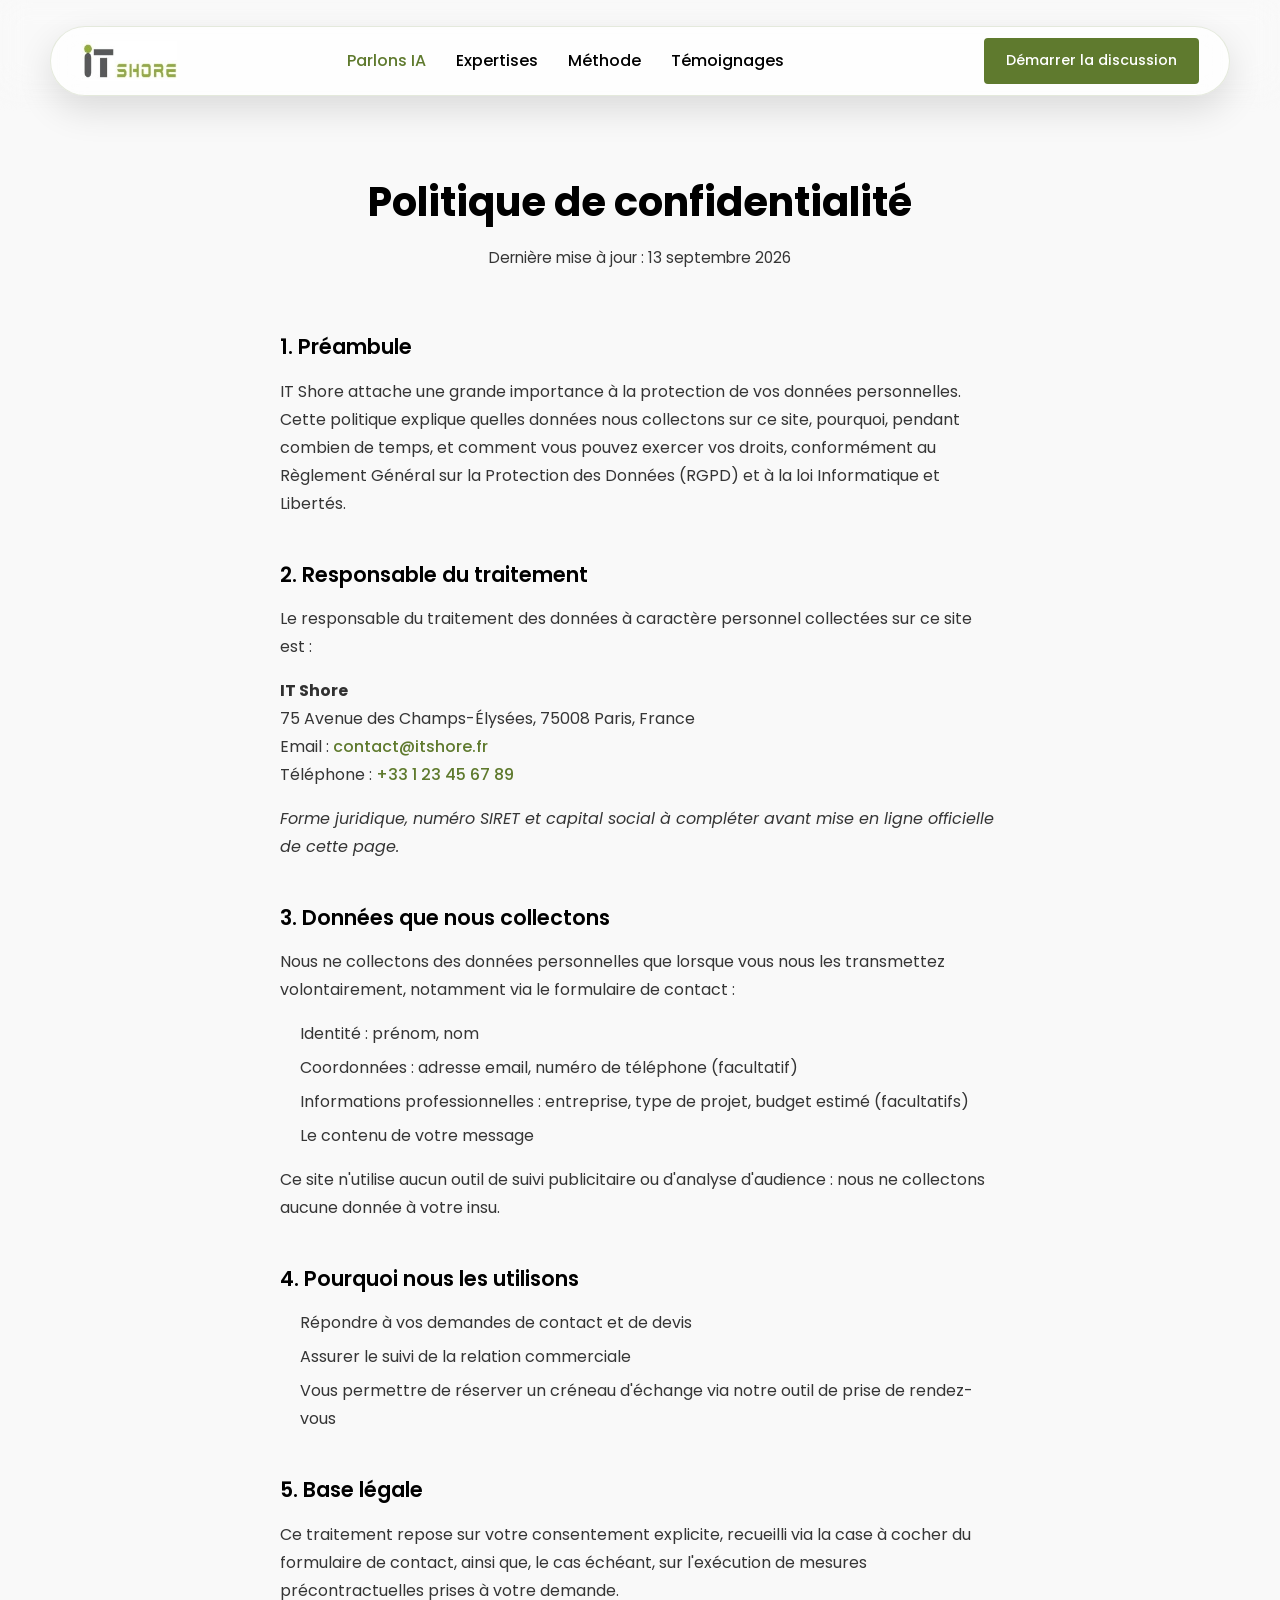
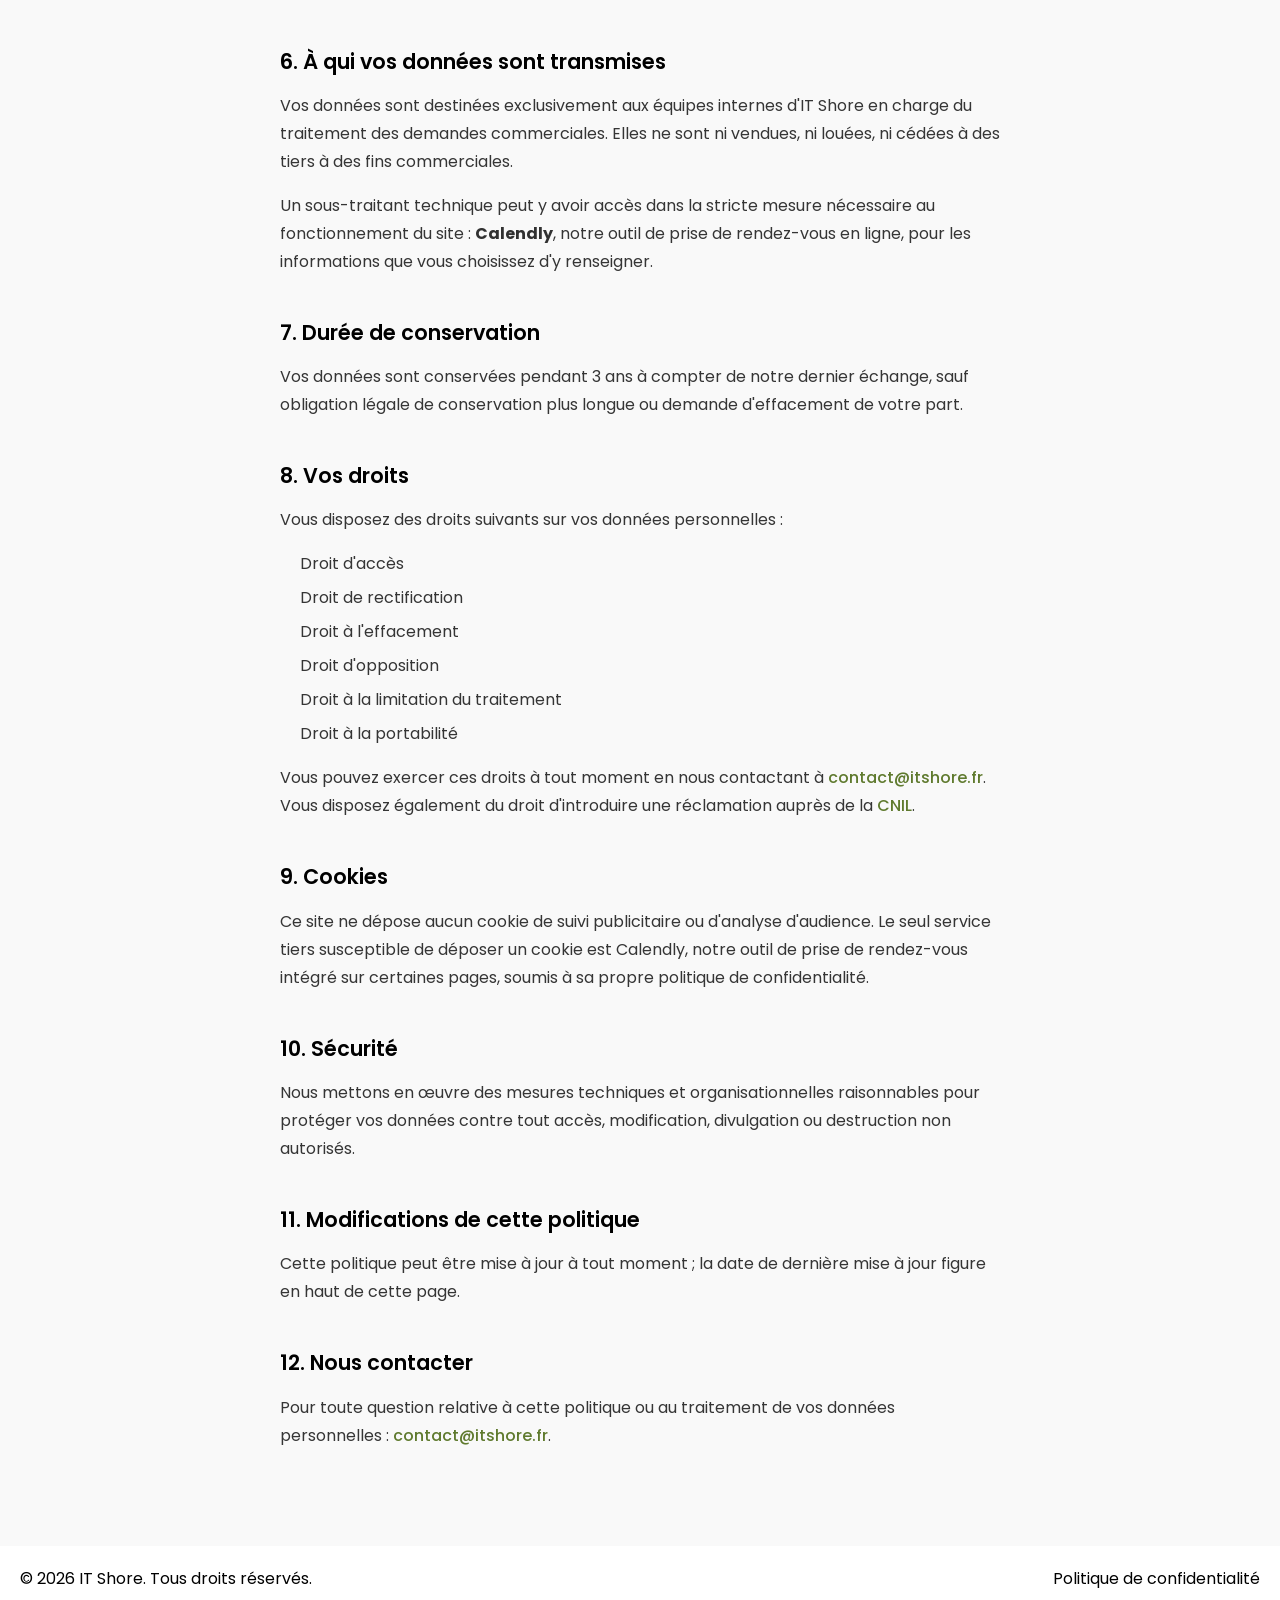
==== commit 4411be14: "Refonte de l'accueil et de Parlons IA, logiciels, vidéo de présentation, SEO/GEO - Accueil : hero av" ====
--- a/politique-confidentialite.html
+++ b/politique-confidentialite.html
@@ -4,17 +4,32 @@
 <head>
     <meta charset="UTF-8">
     <meta name="viewport" content="width=device-width, initial-scale=1.0">
-    <meta name="description"
-        content="IT Shore - Politique de confidentialité : quelles données nous collectons, pourquoi, et comment exercer vos droits.">
-    <title>IT Shore - Politique de confidentialité</title>
+    <title>Politique de confidentialité | IT Shore</title>
+    <meta name="description" content="Politique de confidentialité du site IT Shore : données collectées, finalités et droits des utilisateurs.">
+    <link rel="canonical" href="https://youssef-benmansour.github.io/it-shore-website/politique-confidentialite.html">
+    <meta name="robots" content="index, follow, max-image-preview:large, max-snippet:-1">
+    <meta name="theme-color" content="#5f7a2e">
+    <meta property="og:type" content="website">
+    <meta property="og:site_name" content="IT Shore">
+    <meta property="og:locale" content="fr_FR">
+    <meta property="og:url" content="https://youssef-benmansour.github.io/it-shore-website/politique-confidentialite.html">
+    <meta property="og:title" content="Politique de confidentialité | IT Shore">
+    <meta property="og:description" content="Politique de confidentialité du site IT Shore : données collectées, finalités et droits des utilisateurs.">
+    <meta property="og:image" content="https://youssef-benmansour.github.io/it-shore-website/images/og-image.jpg">
+    <meta property="og:image:width" content="1200">
+    <meta property="og:image:height" content="630">
+    <meta name="twitter:card" content="summary_large_image">
+    <meta name="twitter:title" content="Politique de confidentialité | IT Shore">
+    <meta name="twitter:description" content="Politique de confidentialité du site IT Shore : données collectées, finalités et droits des utilisateurs.">
+    <meta name="twitter:image" content="https://youssef-benmansour.github.io/it-shore-website/images/og-image.jpg">
+    <link rel="alternate" type="text/markdown" href="https://youssef-benmansour.github.io/it-shore-website/llms.txt" title="IT Shore pour les assistants IA">
+    <link rel="icon" type="image/svg+xml" href="favicon.svg">
     <link rel="stylesheet" href="https://cdnjs.cloudflare.com/ajax/libs/font-awesome/6.4.0/css/all.min.css">
     <link rel="preconnect" href="https://fonts.googleapis.com">
     <link rel="preconnect" href="https://fonts.gstatic.com" crossorigin>
     <link rel="stylesheet" href="styles.css">
     <link href="https://fonts.googleapis.com/css2?family=Poppins:wght@300;400;500;600;700&display=swap"
         rel="stylesheet">
-    <!-- Favicon -->
-    <link rel="icon" type="image/svg+xml" href="favicon.svg">
 </head>
 
 <body>
@@ -25,65 +40,14 @@
             <div class="header-content">
                 <div class="logo">
                     <a href="index.html">
-                        <img src="itshore_logo.jpeg" alt="IT Shore Logo">
+                        <img src="itshore_logo.jpeg" alt="IT Shore">
                     </a>
                 </div>
 
                 <nav class="main-nav" id="mainNav">
                     <ul class="nav-list">
                         <li><a href="ia/parlons-ia.html" class="nav-highlight">Parlons IA</a></li>
-                        <li class="dropdown">
-                            <a href="index.html#expertises" class="dropdown-toggle">Expertises <i class="fas fa-chevron-down dropdown-caret" aria-hidden="true"></i></a>
-                            <div class="mega-menu">
-                                <div class="mega-menu-content">
-                                    <div class="mega-menu-column">
-                                        <div class="mega-menu-column-head">
-                                            <span class="mega-menu-icon"><i class="fas fa-code" aria-hidden="true"></i></span>
-                                            <p class="mega-menu-heading">Développement Produit</p>
-                                        </div>
-                                        <ul>
-                                            <li><span class="mega-menu-item">Développement Web</span></li>
-                                            <li><span class="mega-menu-item">Développement Mobile</span></li>
-                                            <li><span class="mega-menu-item">Reprise de code</span></li>
-                                            <li><span class="mega-menu-item">Audit d'applications</span></li>
-                                            <li><span class="mega-menu-item">Applications SaaS</span></li>
-                                        </ul>
-                                    </div>
-                                    <div class="mega-menu-column">
-                                        <div class="mega-menu-column-head">
-                                            <span class="mega-menu-icon"><i class="fas fa-diagram-project" aria-hidden="true"></i></span>
-                                            <p class="mega-menu-heading">Intégrateur ERP</p>
-                                        </div>
-                                        <ul>
-                                            <li><span class="mega-menu-item">Intégrateur Odoo</span></li>
-                                            <li><span class="mega-menu-item">Audit ERP</span></li>
-                                        </ul>
-                                    </div>
-                                    <div class="mega-menu-column">
-                                        <div class="mega-menu-column-head">
-                                            <span class="mega-menu-icon"><i class="fas fa-robot" aria-hidden="true"></i></span>
-                                            <p class="mega-menu-heading">Data & AI</p>
-                                        </div>
-                                        <ul>
-                                            <li><span class="mega-menu-item">IA Générative</span></li>
-                                            <li><span class="mega-menu-item">Systèmes prédictifs</span></li>
-                                            <li><span class="mega-menu-item">Data Engineering</span></li>
-                                        </ul>
-                                    </div>
-                                    <div class="mega-menu-column">
-                                        <div class="mega-menu-column-head">
-                                            <span class="mega-menu-icon"><i class="fas fa-compass" aria-hidden="true"></i></span>
-                                            <p class="mega-menu-heading">Conseil & Transformation</p>
-                                        </div>
-                                        <ul>
-                                            <li><span class="mega-menu-item">Transformation digitale</span></li>
-                                            <li><span class="mega-menu-item">Conseil IT & Infrastructure</span></li>
-                                            <li><span class="mega-menu-item">Formations</span></li>
-                                        </ul>
-                                    </div>
-                                </div>
-                            </div>
-                        </li>
+                        <li><a href="index.html#expertises">Expertises</a></li>
                         <li><a href="index.html#methode">Méthode</a></li>
                         <li><a href="index.html#temoignages">Témoignages</a></li>
                     </ul>
@@ -188,7 +152,7 @@
         <div class="container">
             <div class="footer-bottom">
                 <div class="copyright">
-                    <p>&copy; 2025 IT Shore. Tous droits réservés.</p>
+                    <p>&copy; 2026 IT Shore. Tous droits réservés.</p>
                 </div>
                 <div class="legal-links">
                     <a href="politique-confidentialite.html">Politique de confidentialité</a>
--- a/styles.css
+++ b/styles.css
@@ -23,6 +23,7 @@
     --medium-gray: #e0e0e0;
     --dark-gray: #353535;
     --white: #ffffff;
+    --paper: #f9f9f9;
     --shadow: 0 5px 20px rgba(0, 0, 0, 0.1);
     --transition: all 0.3s ease;
 }
@@ -30,7 +31,7 @@
 body {
     font-family: 'Poppins', sans-serif;
     color: var(--text-color);
-    background-color: #f9f9f9;
+    background-color: var(--paper);
     line-height: 1.6;
     overflow-x: hidden;
 }
@@ -54,6 +55,22 @@
 
 ul {
     list-style: none;
+}
+
+/* Apparition douce au scroll — pilotée par initScrollReveal() dans main.js
+   (IntersectionObserver, ajoute .active). Cette règle de base manquait
+   entièrement ici : seule la variante .ia-page .reveal existait, donc tous
+   les éléments .reveal du Day World (index.html, contact.html, la page
+   légale) s'affichaient en permanence sans jamais réellement apparaître. */
+.reveal {
+    opacity: 0;
+    transform: translateY(24px);
+    transition: opacity 0.7s ease, transform 0.7s ease;
+}
+
+.reveal.active {
+    opacity: 1;
+    transform: translateY(0);
 }
 
 .section-title {
@@ -239,6 +256,11 @@
     color: var(--btn-green);
 }
 
+.nav-list a:focus-visible {
+    outline: 2px solid var(--btn-green-dark);
+    outline-offset: 2px;
+}
+
 /* "Expertises" est le seul déclencheur cliquable de tout le bloc : même
    langage de survol que les autres liens de nav (soulignement + couleur),
    pas de fond qui apparaît — la puce/chevron suffit à le distinguer comme
@@ -378,11 +400,17 @@
     font-size: 0.9rem;
 }
 
-/* Mobile Menu Toggle */
+/* Mobile Menu Toggle — la zone cliquable fait 44x44px (cible tactile
+   minimale) même si les 3 barres visuelles restent fines et petites ;
+   l'espace autour des barres fait partie du bouton, pas juste du padding
+   décoratif. */
 .mobile-menu-toggle {
     display: none;
     flex-direction: column;
-    width: 30px;
+    align-items: center;
+    justify-content: center;
+    width: 44px;
+    height: 44px;
     background: none;
     border: none;
     padding: 0;
@@ -396,10 +424,14 @@
 
 .mobile-menu-toggle span {
     height: 2px;
-    width: 100%;
+    width: 26px;
     background-color: var(--text-color);
     margin-bottom: 5px;
     transition: var(--transition);
+}
+
+.mobile-menu-toggle span:last-child {
+    margin-bottom: 0;
 }
 
 /* Hero Section */
@@ -486,7 +518,7 @@
     right: 20px;
     font-size: 0.75rem;
     font-weight: 600;
-    letter-spacing: 0.03em;
+    letter-spacing: 0.08em;
     font-variant-numeric: tabular-nums;
     color: var(--dark-gray);
 }
@@ -616,7 +648,7 @@
 
 .hero h1 {
     font-size: 2.5rem;
-    font-weight: 300;
+    font-weight: 700;
     margin-bottom: 20px;
     color: var(--text-color);
 }
@@ -642,37 +674,6 @@
     flex-direction: column;
     align-items: center;
     z-index: 2;
-}
-
-.mouse {
-    width: 30px;
-    height: 50px;
-    border: 2px solid var(--dark-gray);
-    border-radius: 20px;
-    position: relative;
-}
-
-.wheel {
-    width: 4px;
-    height: 8px;
-    background-color: var(--primary-color);
-    position: absolute;
-    top: 10px;
-    left: 50%;
-    transform: translateX(-50%);
-    border-radius: 2px;
-    animation: scroll-wheel 1.5s infinite;
-}
-
-@keyframes scroll-wheel {
-    0% {
-        opacity: 1;
-        top: 10px;
-    }
-    100% {
-        opacity: 0;
-        top: 30px;
-    }
 }
 
 .arrow {
@@ -888,6 +889,26 @@
     margin: 40px auto 0;
     position: relative;
     z-index: 2;
+}
+
+/* Solution de repli si le widget ne charge pas (bloqueur de pub, script
+   lent) : toujours visible, pas conditionnée à un état d'erreur détecté en
+   JS. Porte aussi la mention de confidentialité que le paramètre
+   hide_gdpr_banner masquait côté Calendly sans rien mettre à la place. */
+.calendly-fallback {
+    position: relative;
+    z-index: 2;
+    max-width: 480px;
+    margin: 16px auto 0;
+    text-align: center;
+    font-size: 0.85rem;
+    color: var(--white);
+    line-height: 1.6;
+}
+
+.calendly-fallback a {
+    color: var(--white);
+    text-decoration: underline;
 }
 
 /* Approche / Timeline Section */
@@ -1073,7 +1094,7 @@
 .project-number {
     font-size: 0.7rem;
     font-weight: 700;
-    letter-spacing: 0.04em;
+    letter-spacing: 0.08em;
     text-transform: uppercase;
     color: var(--btn-green);
     background-color: var(--white);
@@ -1135,6 +1156,11 @@
     font-size: 0.88rem;
 }
 
+.project-link:focus-visible {
+    outline: 2px solid var(--btn-green-dark);
+    outline-offset: 2px;
+}
+
 .project-link i {
     transition: transform 0.3s cubic-bezier(0.16, 1, 0.3, 1);
 }
@@ -1316,9 +1342,20 @@
     color: var(--dark-gray);
 }
 
+/* Couvre tout ce qui tourne en boucle infinie sur le Day World, pas
+   seulement le mur de témoignages : le carrousel de logos clients et les
+   deux animations du scroll-indicator (point + chevrons) n'avaient aucune
+   alternative pour un visiteur sensible au mouvement. */
 @media (prefers-reduced-motion: reduce) {
-    .testimonial-wall-track {
+    .testimonial-wall-track,
+    .clients-track,
+    .arrow span {
         animation: none;
+    }
+
+    .reveal {
+        transition: opacity 0.3s ease;
+        transform: none;
     }
 }
 
@@ -1428,7 +1465,7 @@
     flex-shrink: 0;
     font-size: 0.75rem;
     font-weight: 700;
-    letter-spacing: 0.03em;
+    letter-spacing: 0.08em;
     color: var(--btn-green);
     background-color: var(--secondary-light);
     padding: 4px 11px;
@@ -1538,202 +1575,148 @@
     }
 }
 
-/* Section expertises (homepage #expertises) : "Spotlight + Index" — un pôle
-   affiché en détail à la fois (grand, avec tags et exemple concret) et un
-   index compact des 4 autres pour naviguer, plutôt que 4 cases identiques
-   d'un coup — le même principe de hiérarchie que les témoignages. */
+/* Section expertises (homepage #expertises) : "Le Registre" — un seul bloc
+   relié en 4 colonnes, comme une fiche de synthèse dans un rapport, plutôt
+   que 4 cartes identiques séparées (ou un panneau + index qui cache 3 pôles
+   sur 4 en permanence). Tout le contenu des 4 pôles reste visible en même
+   temps ; seul le survol d'une colonne réagit (fond Field Sage Wash, icône
+   qui s'inverse), à la manière d'une ligne de tableau qu'on suit du doigt. */
 .expertise-section {
     padding: 30px 0 70px;
 }
 
-.expertise-spotlight {
+.expertise-ledger {
     display: grid;
-    grid-template-columns: 1.6fr 1fr;
-    gap: 50px;
-    align-items: center;
-    max-width: 1000px;
+    grid-template-columns: repeat(4, 1fr);
+    max-width: 1140px;
     margin: 0 auto;
-}
-
-.expertise-spotlight-main {
-    position: relative;
     background-color: var(--white);
     border-radius: 8px;
     box-shadow: var(--shadow);
-    padding: 44px 40px;
-    opacity: 0;
-    transform: translateY(8px);
-    transition: opacity 0.4s cubic-bezier(0.16, 1, 0.3, 1), transform 0.4s cubic-bezier(0.16, 1, 0.3, 1), box-shadow 0.3s ease;
-}
-
-.expertise-spotlight-main.is-visible {
-    opacity: 1;
-    transform: translateY(0);
-}
-
-.expertise-spotlight:hover .expertise-spotlight-main {
-    box-shadow: 0 15px 30px rgba(0, 0, 0, 0.12);
-}
-
-.expertise-spotlight-head {
-    display: flex;
-    align-items: center;
-    gap: 16px;
-    margin-bottom: 20px;
-}
-
-.expertise-spotlight-icon {
+    overflow: hidden;
+}
+
+.expertise-ledger-col {
+    display: flex;
+    flex-direction: column;
+    padding: 40px 26px;
+    transition: background-color 0.3s cubic-bezier(0.16, 1, 0.3, 1);
+}
+
+.expertise-ledger-col + .expertise-ledger-col {
+    border-left: 1px solid var(--medium-gray);
+}
+
+.expertise-ledger-col:hover {
+    background-color: var(--secondary-light);
+}
+
+.expertise-ledger-head {
+    display: flex;
+    align-items: center;
+    gap: 14px;
+    margin-bottom: 18px;
+}
+
+.expertise-ledger-icon {
     flex-shrink: 0;
     display: inline-flex;
     align-items: center;
     justify-content: center;
-    width: 48px;
-    height: 48px;
+    width: 40px;
+    height: 40px;
     border-radius: 50%;
     background-color: var(--secondary-light);
     color: var(--btn-green);
-    font-size: 1.1rem;
-}
-
-.expertise-spotlight-title {
-    font-size: 1.3rem;
+    font-size: 1rem;
+    transition: background-color 0.3s cubic-bezier(0.16, 1, 0.3, 1), color 0.3s cubic-bezier(0.16, 1, 0.3, 1);
+}
+
+.expertise-ledger-col:hover .expertise-ledger-icon {
+    background-color: var(--btn-green);
+    color: var(--white);
+}
+
+.expertise-ledger-head h3 {
+    font-size: 1.15rem;
     font-weight: 600;
     color: var(--text-color);
 }
 
-.expertise-spotlight-desc {
-    font-size: 1rem;
-    line-height: 1.65;
+.expertise-ledger-col > p {
     color: var(--dark-gray);
-    margin-bottom: 24px;
-}
-
-.expertise-spotlight-tags {
-    display: flex;
-    flex-wrap: wrap;
-    gap: 8px;
-    margin-bottom: 24px;
-}
-
-.expertise-spotlight-example {
-    font-size: 0.95rem;
+    font-size: 0.9rem;
     line-height: 1.6;
+    margin-bottom: 16px;
+}
+
+.expertise-ledger-list {
+    flex: 1;
+    margin-bottom: 16px;
+}
+
+.expertise-ledger-list li {
+    position: relative;
+    padding-left: 16px;
+    font-size: 0.85rem;
     color: var(--dark-gray);
-    padding-top: 20px;
+    line-height: 1.8;
+}
+
+.expertise-ledger-list li::before {
+    content: '';
+    position: absolute;
+    left: 0;
+    top: 10px;
+    width: 5px;
+    height: 5px;
+    border-radius: 50%;
+    background-color: var(--secondary-color);
+}
+
+.expertise-ledger-example {
+    font-size: 0.82rem;
+    color: var(--dark-gray);
+    line-height: 1.5;
+    padding-top: 14px;
     border-top: 1px solid var(--medium-gray);
 }
 
-.expertise-spotlight-example strong {
+.expertise-ledger-example strong {
     color: var(--primary-color);
 }
 
-.expertise-spotlight-example a {
+.expertise-ledger-example a {
     color: var(--btn-green);
     font-weight: 600;
 }
 
-.expertise-index {
-    display: flex;
-    flex-direction: column;
-    gap: 4px;
-}
-
-.expertise-index-item {
-    display: flex;
-    align-items: center;
-    gap: 12px;
-    width: 100%;
-    text-align: left;
-    background: none;
-    border: none;
-    border-radius: 8px;
-    padding: 10px 16px;
-    cursor: pointer;
-    transition: background-color 0.3s cubic-bezier(0.16, 1, 0.3, 1), transform 0.3s cubic-bezier(0.16, 1, 0.3, 1);
-}
-
-.expertise-index-icon {
-    flex-shrink: 0;
-    display: inline-flex;
-    align-items: center;
-    justify-content: center;
-    width: 32px;
-    height: 32px;
-    border-radius: 50%;
-    background-color: var(--secondary-light);
-    color: var(--btn-green);
-    font-size: 0.85rem;
-    transition: background-color 0.3s cubic-bezier(0.16, 1, 0.3, 1), color 0.3s cubic-bezier(0.16, 1, 0.3, 1);
-}
-
-.expertise-index-text {
-    display: flex;
-    flex-direction: column;
-    gap: 2px;
-}
-
-.expertise-index-name {
-    font-weight: 600;
-    font-size: 0.95rem;
-    color: var(--text-color);
-    transition: color 0.3s cubic-bezier(0.16, 1, 0.3, 1);
-}
-
-.expertise-index-scope {
-    font-size: 0.82rem;
-    color: var(--dark-gray);
-}
-
-.expertise-index-item:hover,
-.expertise-index-item.active {
-    background-color: var(--secondary-light);
-    transform: translateX(4px);
-}
-
-.expertise-index-item.active .expertise-index-name {
-    color: var(--btn-green);
-}
-
-.expertise-index-item.active .expertise-index-icon {
-    background-color: var(--btn-green);
-    color: var(--white);
-}
-
-.expertise-index-item:focus-visible {
-    outline: 2px solid var(--btn-green-dark);
-    outline-offset: -2px;
-}
-
 @media (max-width: 900px) {
-    .expertise-spotlight {
+    .expertise-ledger {
+        grid-template-columns: repeat(2, 1fr);
+    }
+
+    .expertise-ledger-col:nth-child(even) {
+        border-left: none;
+    }
+
+    .expertise-ledger-col:nth-child(n+3) {
+        border-top: 1px solid var(--medium-gray);
+    }
+}
+
+@media (max-width: 576px) {
+    .expertise-ledger {
         grid-template-columns: 1fr;
-        gap: 24px;
-    }
-
-    .expertise-spotlight-main {
-        padding: 32px 28px;
-    }
-
-    .expertise-index {
-        flex-direction: row;
-        flex-wrap: wrap;
-        gap: 8px;
-    }
-
-    .expertise-index-item {
-        width: auto;
-        flex: 1 1 auto;
-    }
-
-    .expertise-index-item:hover,
-    .expertise-index-item.active {
-        transform: none;
-    }
-}
-
-@media (max-width: 576px) {
-    .expertise-spotlight-main {
-        padding: 28px 24px;
+    }
+
+    .expertise-ledger-col {
+        padding: 32px 24px;
+        border-left: none !important;
+    }
+
+    .expertise-ledger-col + .expertise-ledger-col {
+        border-top: 1px solid var(--medium-gray);
     }
 }
 
@@ -1746,7 +1729,7 @@
 
 .legal-intro-content h1 {
     font-size: 2.5rem;
-    font-weight: 300;
+    font-weight: 700;
     color: var(--text-color);
     margin-bottom: 12px;
 }
@@ -1834,9 +1817,11 @@
     margin-bottom: 8px;
 }
 
+/* Pas d'opacité réduite ici : à 85%, le blanc sur Report Green tombait sous
+   4.5:1 (contraste mesuré ~3.93:1, en dessous du seuil AA). Le retrait
+   visuel vient de la taille de police, pas d'un texte qui se lit mal. */
 .cta-content p.cta-reassurance {
     font-size: 0.95rem;
-    opacity: 0.85;
     margin-bottom: 30px;
 }
 
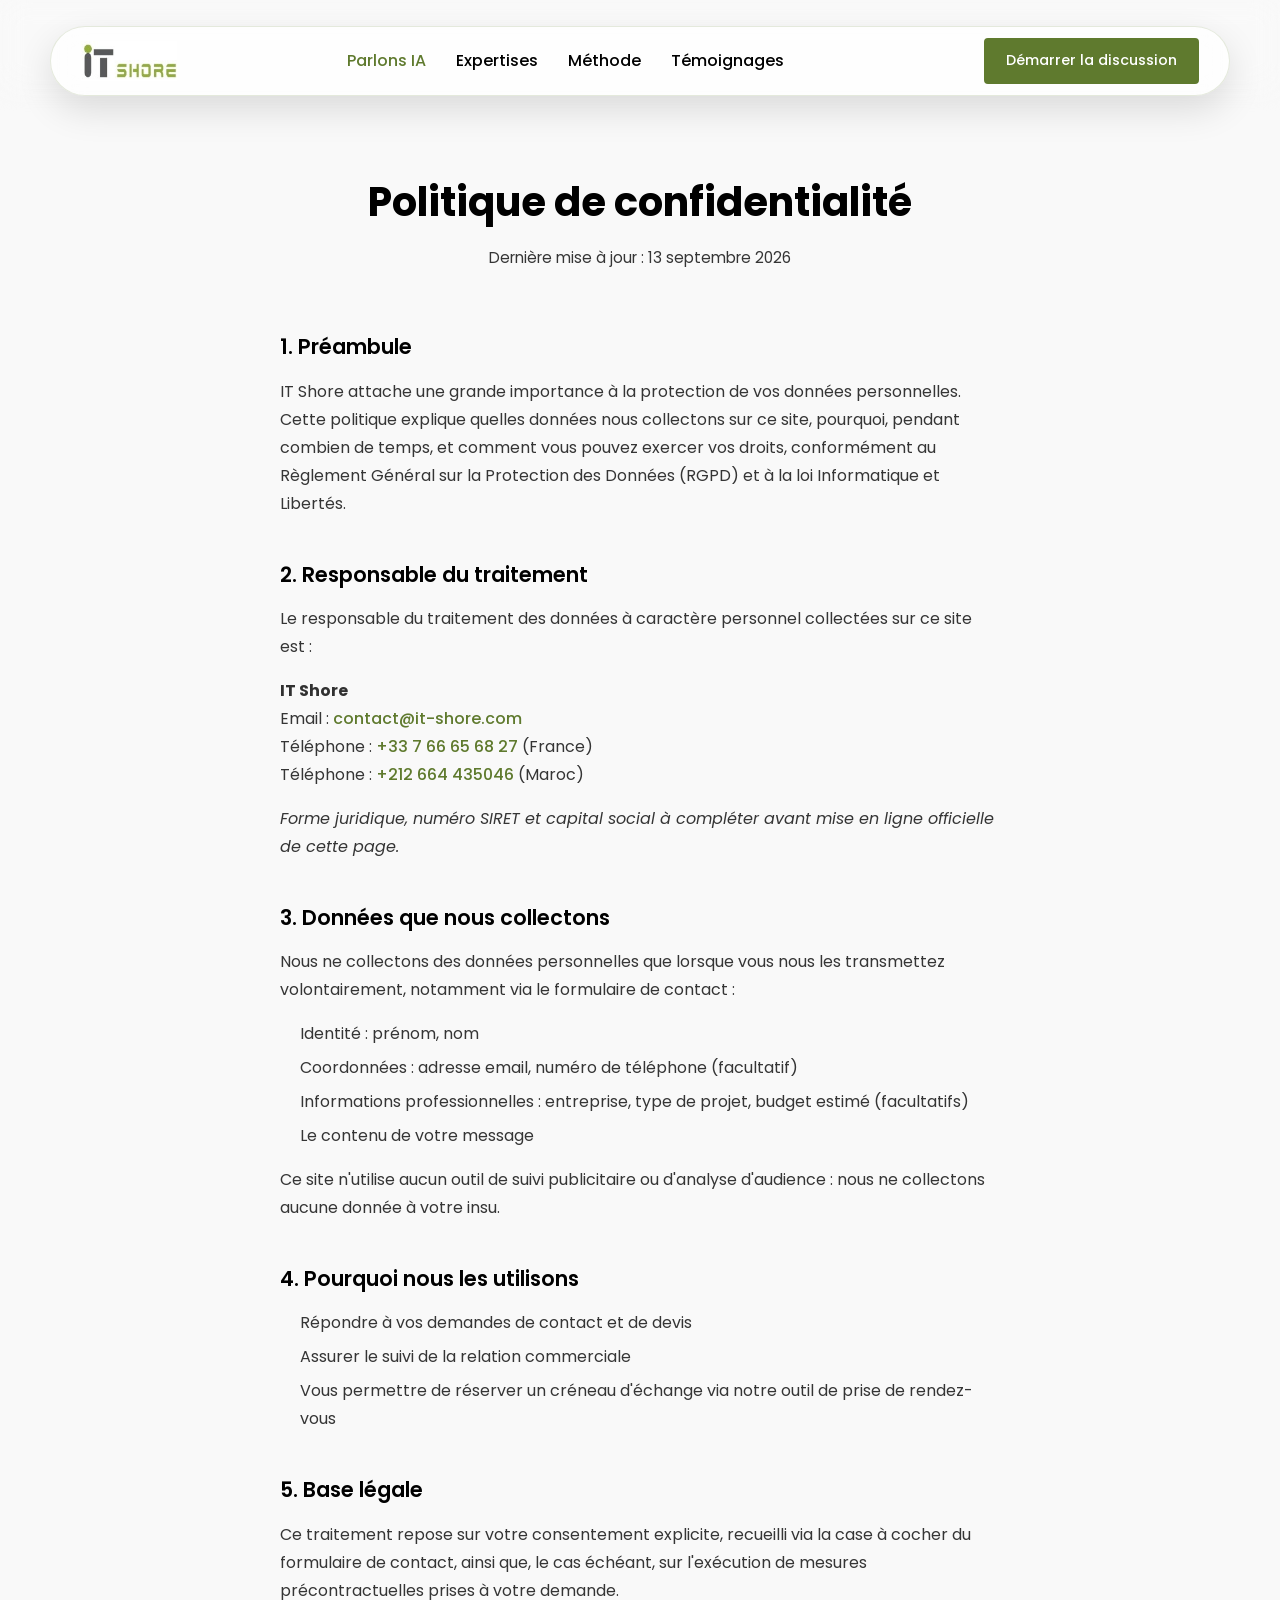
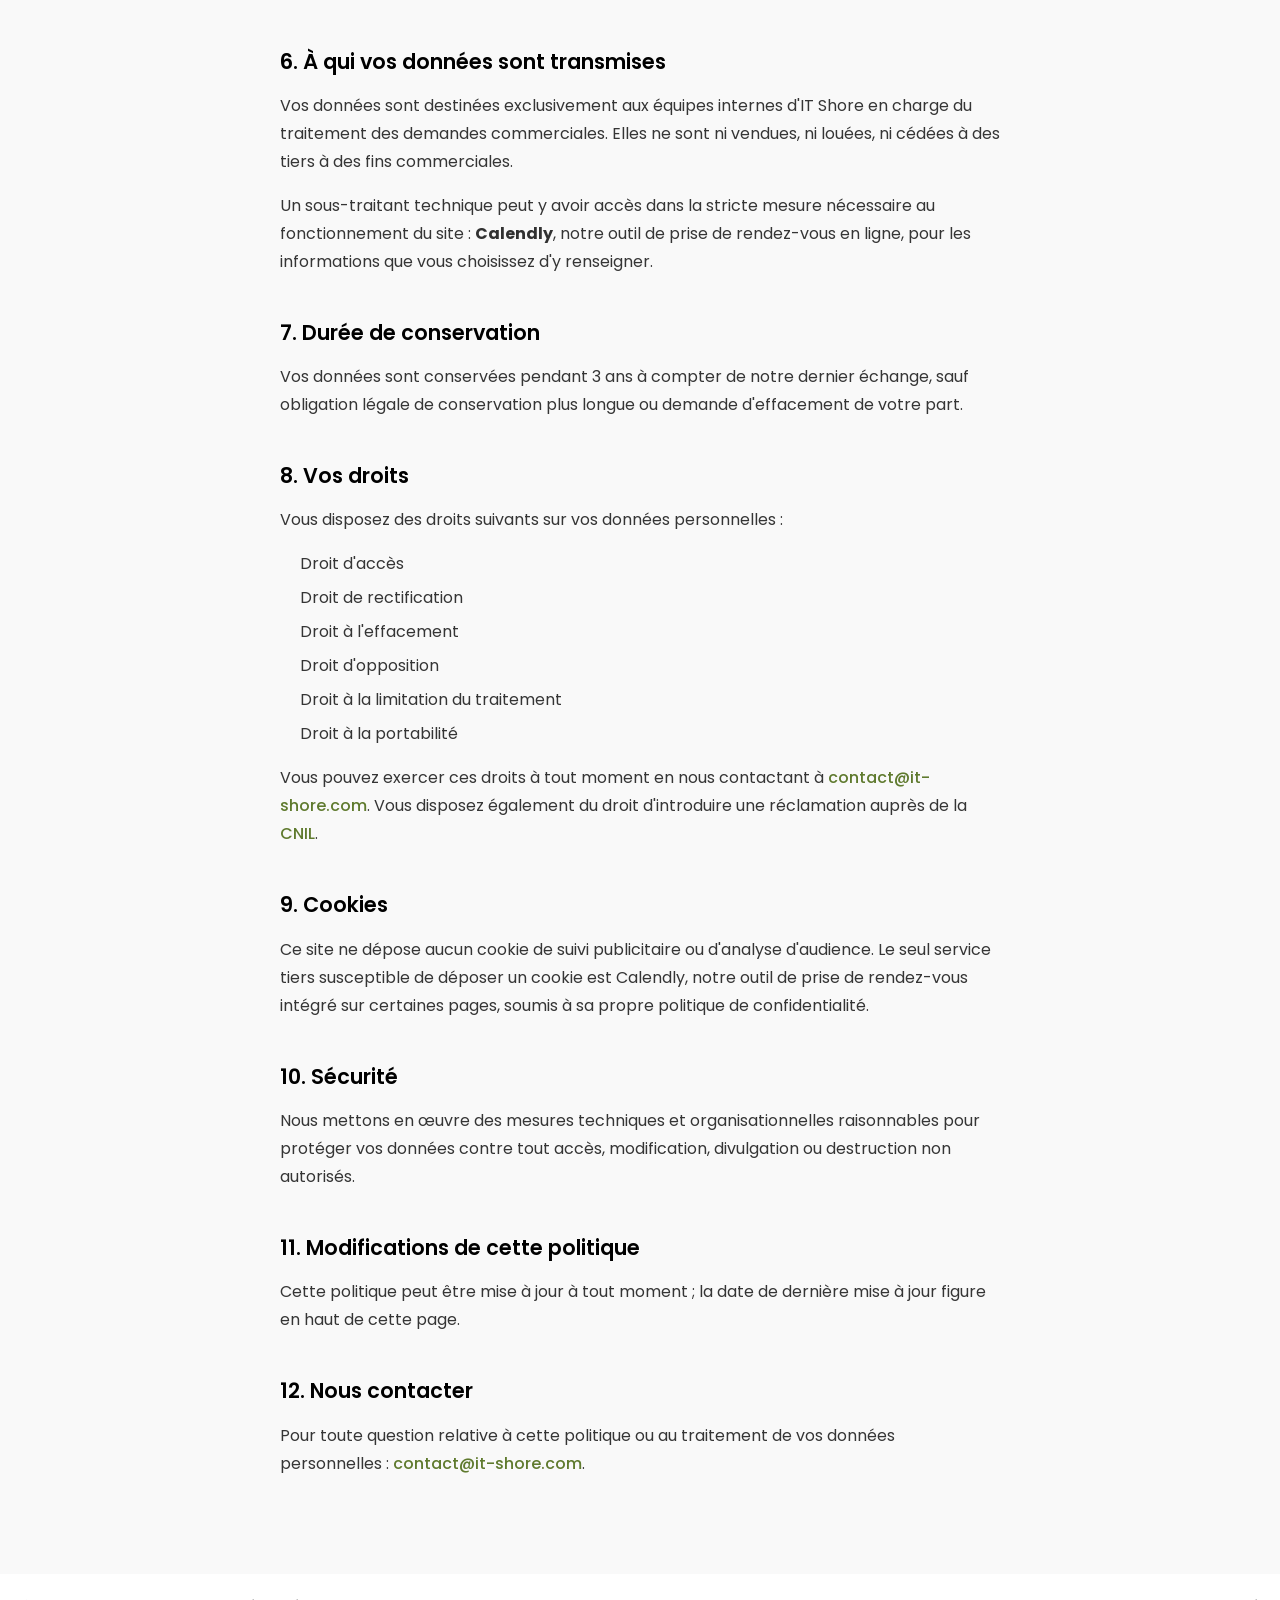
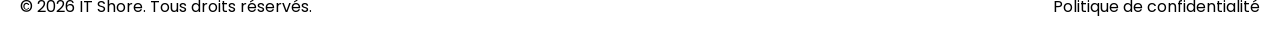
==== commit 501d7bab: "Favicon IT Shore, email contact@it-shore.com, coordonnées corrigées, carrousel en boucle - Favicon r" ====
--- a/politique-confidentialite.html
+++ b/politique-confidentialite.html
@@ -24,6 +24,9 @@
     <meta name="twitter:image" content="https://youssef-benmansour.github.io/it-shore-website/images/og-image.jpg">
     <link rel="alternate" type="text/markdown" href="https://youssef-benmansour.github.io/it-shore-website/llms.txt" title="IT Shore pour les assistants IA">
     <link rel="icon" type="image/svg+xml" href="favicon.svg">
+    <link rel="icon" type="image/png" sizes="32x32" href="favicon-32.png">
+    <link rel="alternate icon" href="favicon.ico">
+    <link rel="apple-touch-icon" href="apple-touch-icon.png">
     <link rel="stylesheet" href="https://cdnjs.cloudflare.com/ajax/libs/font-awesome/6.4.0/css/all.min.css">
     <link rel="preconnect" href="https://fonts.googleapis.com">
     <link rel="preconnect" href="https://fonts.gstatic.com" crossorigin>
@@ -87,9 +90,9 @@
                 <p>Le responsable du traitement des données à caractère personnel collectées sur ce site est&nbsp;:</p>
                 <p>
                     <strong>IT Shore</strong><br>
-                    75 Avenue des Champs-Élysées, 75008 Paris, France<br>
-                    Email&nbsp;: <a href="mailto:contact@itshore.fr">contact@itshore.fr</a><br>
-                    Téléphone&nbsp;: <a href="tel:+33123456789">+33 1 23 45 67 89</a>
+                    Email&nbsp;: <a href="mailto:contact@it-shore.com">contact@it-shore.com</a><br>
+                    Téléphone&nbsp;: <a href="tel:+33766656827">+33 7 66 65 68 27</a> (France)<br>
+                    Téléphone&nbsp;: <a href="tel:+212664435046">+212 664 435046</a> (Maroc)
                 </p>
                 <p><em>Forme juridique, numéro SIRET et capital social à compléter avant mise en ligne officielle de cette page.</em></p>
 
@@ -130,7 +133,7 @@
                     <li>Droit à la limitation du traitement</li>
                     <li>Droit à la portabilité</li>
                 </ul>
-                <p>Vous pouvez exercer ces droits à tout moment en nous contactant à <a href="mailto:contact@itshore.fr">contact@itshore.fr</a>. Vous disposez également du droit d'introduire une réclamation auprès de la <a href="https://www.cnil.fr" target="_blank" rel="noopener">CNIL</a>.</p>
+                <p>Vous pouvez exercer ces droits à tout moment en nous contactant à <a href="mailto:contact@it-shore.com">contact@it-shore.com</a>. Vous disposez également du droit d'introduire une réclamation auprès de la <a href="https://www.cnil.fr" target="_blank" rel="noopener">CNIL</a>.</p>
 
                 <h2>9. Cookies</h2>
                 <p>Ce site ne dépose aucun cookie de suivi publicitaire ou d'analyse d'audience. Le seul service tiers susceptible de déposer un cookie est Calendly, notre outil de prise de rendez-vous intégré sur certaines pages, soumis à sa propre politique de confidentialité.</p>
@@ -142,7 +145,7 @@
                 <p>Cette politique peut être mise à jour à tout moment&nbsp;; la date de dernière mise à jour figure en haut de cette page.</p>
 
                 <h2>12. Nous contacter</h2>
-                <p>Pour toute question relative à cette politique ou au traitement de vos données personnelles&nbsp;: <a href="mailto:contact@itshore.fr">contact@itshore.fr</a>.</p>
+                <p>Pour toute question relative à cette politique ou au traitement de vos données personnelles&nbsp;: <a href="mailto:contact@it-shore.com">contact@it-shore.com</a>.</p>
             </article>
         </div>
     </section>
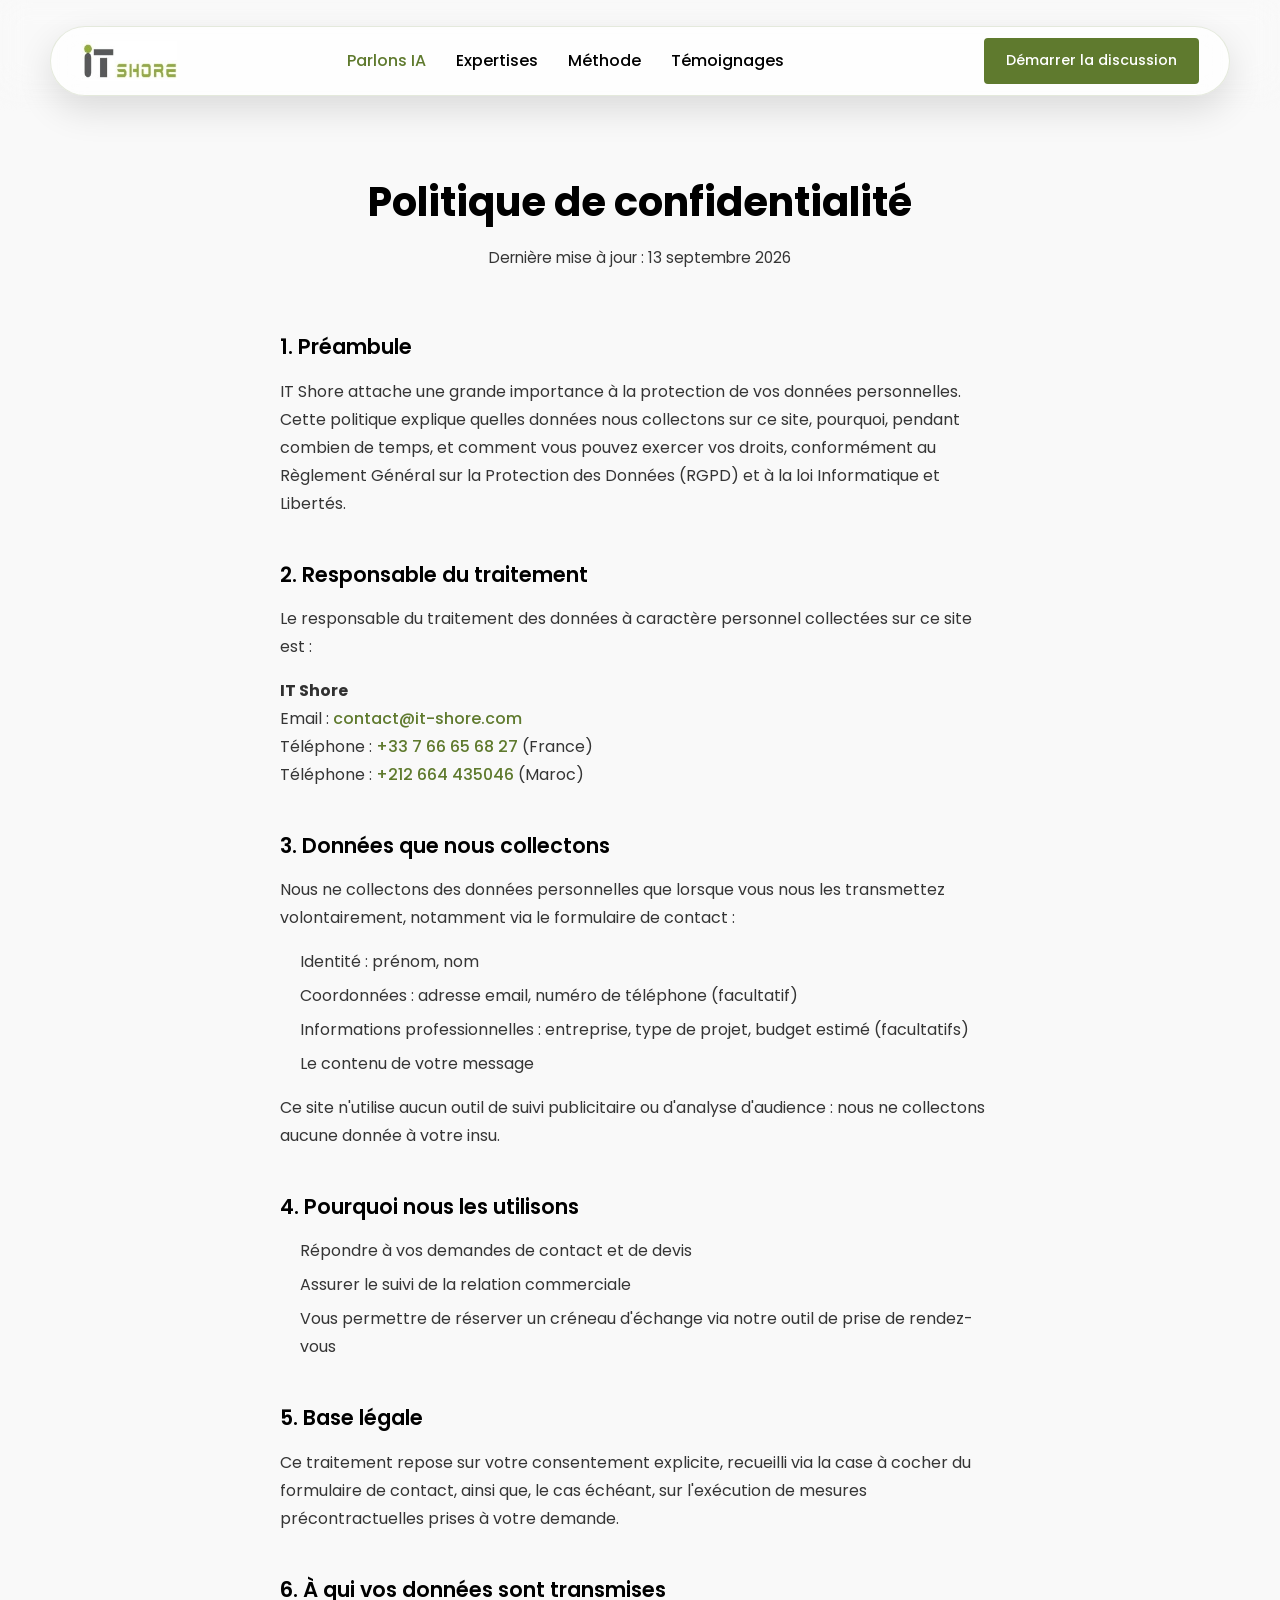
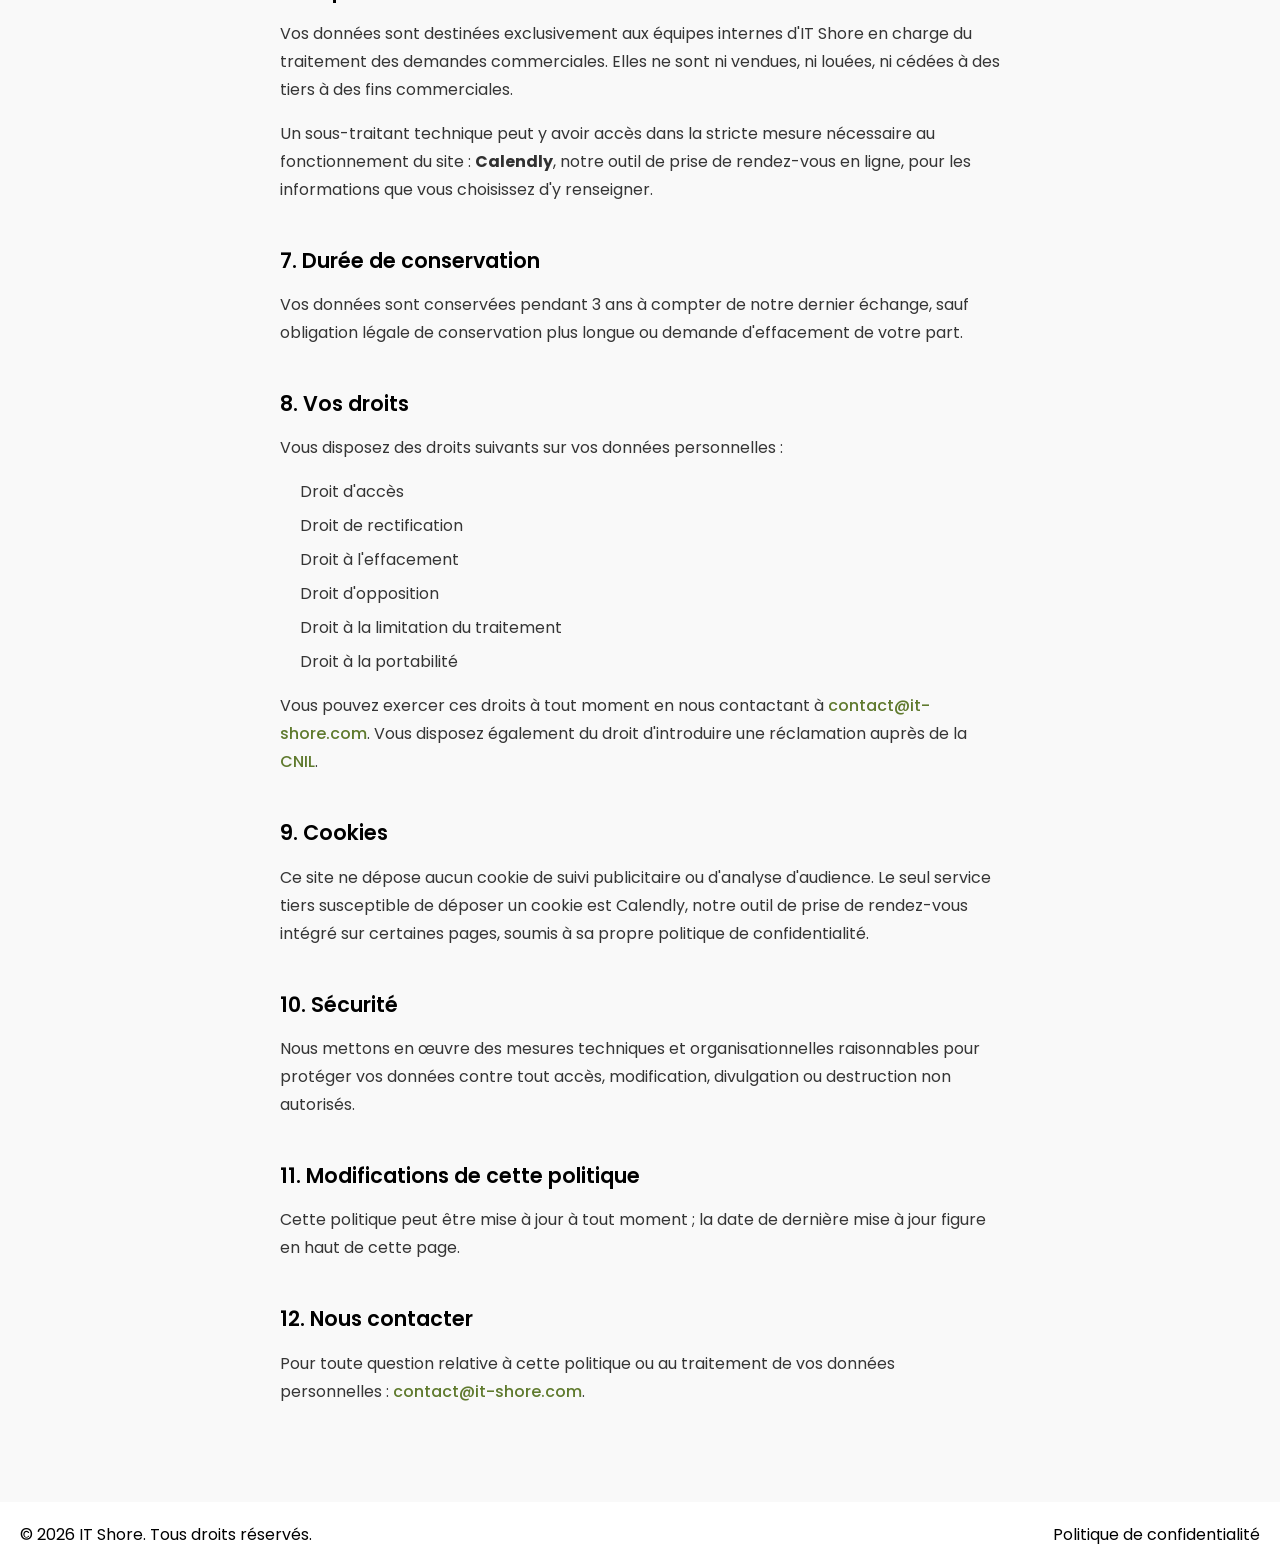
==== commit 02f1e002: "Politique de confidentialité : retrait de la mention SIRET à compléter Co-Authored-By: Claude Sonnet" ====
--- a/politique-confidentialite.html
+++ b/politique-confidentialite.html
@@ -6,23 +6,23 @@
     <meta name="viewport" content="width=device-width, initial-scale=1.0">
     <title>Politique de confidentialité | IT Shore</title>
     <meta name="description" content="Politique de confidentialité du site IT Shore : données collectées, finalités et droits des utilisateurs.">
-    <link rel="canonical" href="https://youssef-benmansour.github.io/it-shore-website/politique-confidentialite.html">
+    <link rel="canonical" href="https://it-shore.com/politique-confidentialite.html">
     <meta name="robots" content="index, follow, max-image-preview:large, max-snippet:-1">
     <meta name="theme-color" content="#5f7a2e">
     <meta property="og:type" content="website">
     <meta property="og:site_name" content="IT Shore">
     <meta property="og:locale" content="fr_FR">
-    <meta property="og:url" content="https://youssef-benmansour.github.io/it-shore-website/politique-confidentialite.html">
+    <meta property="og:url" content="https://it-shore.com/politique-confidentialite.html">
     <meta property="og:title" content="Politique de confidentialité | IT Shore">
     <meta property="og:description" content="Politique de confidentialité du site IT Shore : données collectées, finalités et droits des utilisateurs.">
-    <meta property="og:image" content="https://youssef-benmansour.github.io/it-shore-website/images/og-image.jpg">
+    <meta property="og:image" content="https://it-shore.com/images/og-image.jpg">
     <meta property="og:image:width" content="1200">
     <meta property="og:image:height" content="630">
     <meta name="twitter:card" content="summary_large_image">
     <meta name="twitter:title" content="Politique de confidentialité | IT Shore">
     <meta name="twitter:description" content="Politique de confidentialité du site IT Shore : données collectées, finalités et droits des utilisateurs.">
-    <meta name="twitter:image" content="https://youssef-benmansour.github.io/it-shore-website/images/og-image.jpg">
-    <link rel="alternate" type="text/markdown" href="https://youssef-benmansour.github.io/it-shore-website/llms.txt" title="IT Shore pour les assistants IA">
+    <meta name="twitter:image" content="https://it-shore.com/images/og-image.jpg">
+    <link rel="alternate" type="text/markdown" href="https://it-shore.com/llms.txt" title="IT Shore pour les assistants IA">
     <link rel="icon" type="image/svg+xml" href="favicon.svg">
     <link rel="icon" type="image/png" sizes="32x32" href="favicon-32.png">
     <link rel="alternate icon" href="favicon.ico">
@@ -94,7 +94,6 @@
                     Téléphone&nbsp;: <a href="tel:+33766656827">+33 7 66 65 68 27</a> (France)<br>
                     Téléphone&nbsp;: <a href="tel:+212664435046">+212 664 435046</a> (Maroc)
                 </p>
-                <p><em>Forme juridique, numéro SIRET et capital social à compléter avant mise en ligne officielle de cette page.</em></p>
 
                 <h2>3. Données que nous collectons</h2>
                 <p>Nous ne collectons des données personnelles que lorsque vous nous les transmettez volontairement, notamment via le formulaire de contact&nbsp;:</p>
